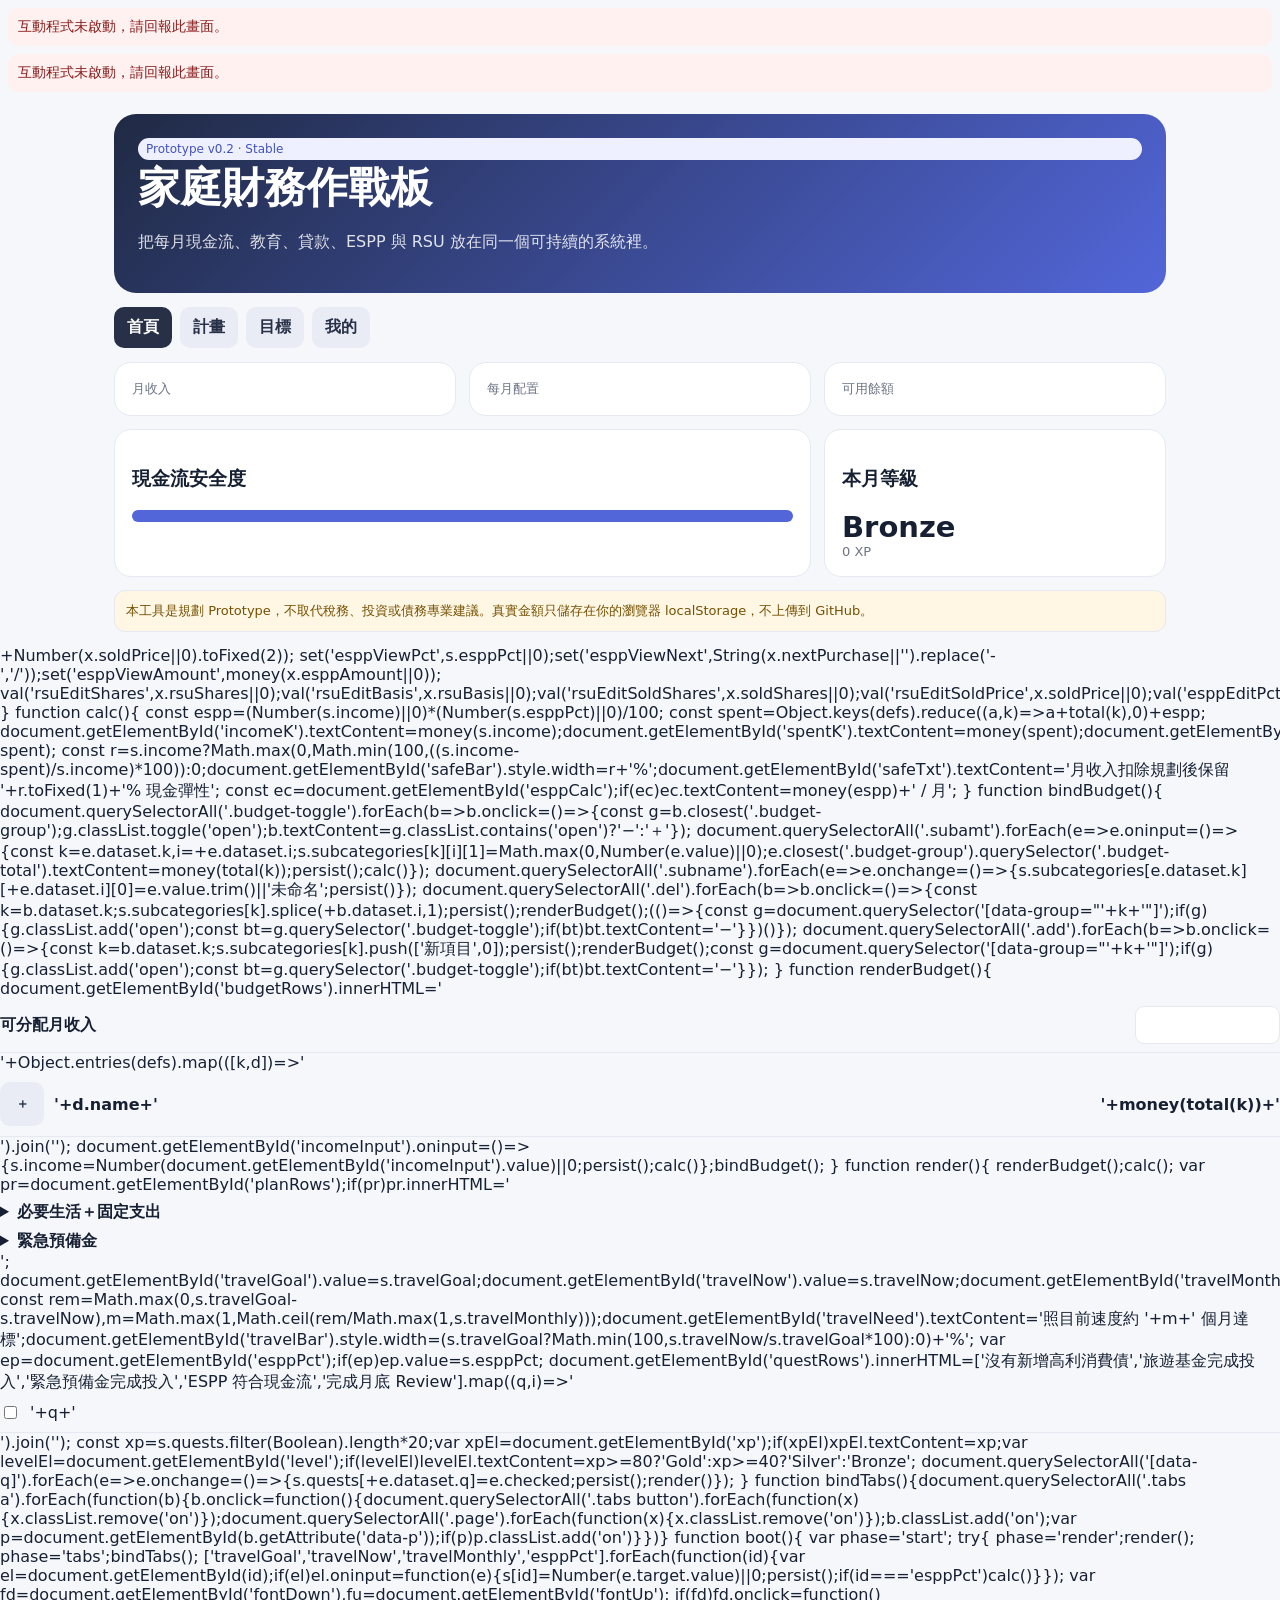
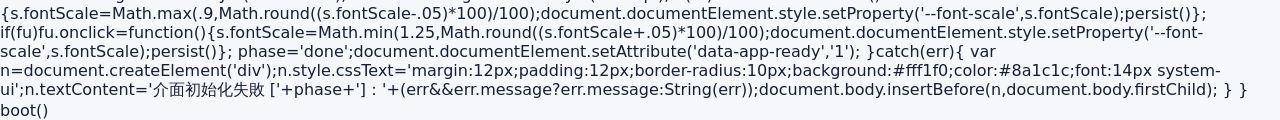
==== index.html @ d84cc7a4 "feat: restore read-only Future Me 12-month projection" ====
<!doctype html><html lang="zh-Hant"><head><meta charset="utf-8"><meta name="viewport" content="width=device-width,initial-scale=1"><title>家庭財務作戰板</title><style>:root{--font-scale:1;--b:#f5f7fb;--c:#fff;--i:#172033;--m:#6d7485;--a:#5266d9;--l:#e6e9f2;--g:#158266}*{box-sizing:border-box}body{margin:0;background:var(--b);color:var(--i);font-family:system-ui,-apple-system,"Noto Sans TC",sans-serif;font-size:calc(16px * var(--font-scale))}.w{max-width:1080px;margin:auto;padding:14px}.hero{background:linear-gradient(135deg,#202a44,#5266d9);color:#fff;padding:24px;border-radius:22px}.hero h1{margin:0;font-size:clamp(28px,5vw,42px)}.hero p{opacity:.85}.tabs{display:flex;gap:8px;margin:14px 0;overflow:auto}.tabs a,button{border:0;border-radius:10px;padding:10px 13px;background:#e9ecf5;color:#273047;font-weight:700}.tabs .on{background:#273047;color:#fff}.page{display:none}.page.on{display:grid}.page:target{display:grid}body:has(.page:target) .page.on:not(:target){display:none}.tabs a{text-decoration:none;border-radius:10px;padding:10px 13px;background:#e9ecf5;color:#273047;font-weight:700}.tabs a.on{background:#273047;color:#fff}.grid{grid-template-columns:repeat(12,1fr);gap:13px}.card{grid-column:span 4;background:var(--c);border:1px solid var(--l);border-radius:17px;padding:17px}.wide{grid-column:span 8}.full{grid-column:1/-1}.k{font-size:29px;font-weight:900}.muted{color:var(--m);font-size:13px}.row{display:flex;justify-content:space-between;gap:10px;align-items:center;padding:8px 0;border-bottom:1px solid var(--l)}input{width:145px;padding:9px;border:1px solid var(--l);border-radius:9px;text-align:right;font-size:16px}.bar{height:12px;background:#eef0f5;border-radius:99px;overflow:hidden}.bar i{display:block;height:100%;background:var(--a)}.tag{background:#eef0ff;color:#4253bf;border-radius:99px;padding:4px 8px;font-size:12px}.note{background:#fff7e4;padding:11px;border-radius:11px;color:#755000;font-size:13px}details{margin-top:8px}summary{cursor:pointer;font-weight:700}.quest{display:flex;gap:10px;padding:10px 0;border-bottom:1px solid var(--l)}.quest input{width:auto}.split{display:grid;grid-template-columns:1fr 1fr;gap:10px}.box{background:#f4f6ff;padding:12px;border-radius:12px}.good{color:var(--g)}.fontctl{display:inline-flex;gap:4px;padding:3px;border:1px solid var(--l);border-radius:12px;background:#f4f6fb}.fontctl button{width:44px;height:44px;padding:0;background:transparent}.fontctl button:active{background:#e5e9f4}.budget-group{border-bottom:1px solid var(--l)}.budget-head{display:flex;gap:10px;align-items:center;padding:10px 0}.budget-toggle{width:44px;height:44px;padding:0}.budget-title{flex:1}.budget-total{font-weight:900}.budget-children{display:none;padding:0 0 12px 54px}.budget-group.open .budget-children{display:block}.subrow{display:grid;grid-template-columns:minmax(0,1fr) 120px 44px;gap:8px;padding:6px 0}.subrow input{width:100%}.del{width:44px;padding:0}@media(max-width:760px){.budget-children{padding-left:0}.subrow{grid-template-columns:minmax(0,1fr) 100px 44px}.card,.wide{.card,.wide{grid-column:1/-1}.split{grid-template-columns:1fr}input{width:120px}}</style></head><body><div class="w"><section class="hero"><div class="tag">Prototype v0.2 · Stable</div><h1>家庭財務作戰板</h1><p>把每月現金流、教育、貸款、ESPP 與 RSU 放在同一個可持續的系統裡。</p></section><nav class="tabs"><a class="tablink on" href="#dash" data-p="dash">首頁</a><a class="tablink" href="#budget" data-p="budget">計畫</a><a class="tablink" href="#travel" data-p="travel">目標</a><a class="tablink" href="#quests" data-p="quests">我的</a></nav><main><section id="dash" class="page on grid"><div class="card"><div class="muted">月收入</div><div class="k" id="incomeK"></div></div><div class="card"><div class="muted">每月配置</div><div class="k" id="spentK"></div></div><div class="card"><div class="muted">可用餘額</div><div class="k good" id="leftK"></div></div><div class="card wide"><h3>現金流安全度</h3><div class="bar"><i id="safeBar"></i></div><p class="muted" id="safeTxt"></p></div><div class="card"><h3>本月等級</h3><div class="k" id="level">Bronze</div><div class="muted"><span id="xp">0</span> XP</div></div><div class="card full note">本工具是規劃 Prototype，不取代稅務、投資或債務專業建議。真實金額只儲存在你的瀏覽器 localStorage，不上傳到 GitHub。</div></section><section id="budget" class="page grid"><div class="card full"><h2>每月真實預算</h2><p class="muted">右側直接輸入實際金額，總覽即時重算。</p><div id="budgetRows"></div></div><div class="card full"><h2>Smart Allocation</h2><p class="muted">必要支出與 ESPP 扣除後，把剩餘現金分配到四個目的。</p><div class="split"><div class="box"><div class="row"><span>✈️ 旅行</span><input id="allocTravel" type="number" min="0" inputmode="numeric"></div><div class="row"><span>🛡️ 安全網</span><input id="allocEmergency" type="number" min="0" inputmode="numeric"></div><div class="row"><span>📈 長期投資</span><input id="allocInvest" type="number" min="0" inputmode="numeric"></div><div class="row"><span>☕ 自由使用</span><input id="allocFree" type="number" min="0" inputmode="numeric"></div></div><div class="box"><div class="muted">本月可分配</div><div class="k" id="allocAvailable">NT$0</div><div class="muted">尚未分配</div><div class="k" id="allocRemain">NT$0</div><button type="button" id="suggestAlloc">產生建議配置</button></div></div><div id="allocNote" class="note" style="margin-top:12px"></div></div></section><section id="plan" class="page grid"><div class="card full"><h2>建議分配</h2><div id="planRows"></div></div></section><section id="travel" class="page grid"><div class="card full"><div class="tag">12 個月投射</div><h2>Future Me</h2><p class="muted">只使用目前每月配置做投射，不假設投資報酬率或額外收入。</p><div class="split"><div class="box"><div class="muted">✈️ 旅遊基金增加</div><div class="k" id="fmTravel">NT$0</div></div><div class="box"><div class="muted">🛡️ 安全網增加</div><div class="k" id="fmEmergency">NT$0</div></div><div class="box"><div class="muted">📈 投資本金增加</div><div class="k" id="fmInvest">NT$0</div></div><div class="box"><div class="muted">☕ 自由使用預算</div><div class="k" id="fmFree">NT$0</div></div></div><div id="fmSummary" class="note" style="margin-top:12px"></div></div><div class="card wide"><h2>年度旅遊基金</h2><div class="row"><span>年度目標</span><input id="travelGoal" type="number"></div><div class="row"><span>目前累積</span><input id="travelNow" type="number"></div><div class="row"><span>每月固定投入</span><input id="travelMonthly" type="number"></div><h3 id="travelNeed"></h3><div class="bar"><i id="travelBar"></i></div></div><div class="card"><h3>規則</h3><p>旅遊是可預期支出，使用 sinking fund，不從緊急預備金支付。</p><p class="muted">沒花完直接 rollover 到下一年度。</p></div></section><section id="espp" class="page grid"><div class="card wide"><h2>ESPP 階梯</h2><div class="row"><span>目前提撥比例</span><input id="esppPct" type="number" min="0" max="15">%</div><div id="esppCalc" class="k"></div><div class="note">建議先確認現金流、旅遊基金與緊急預備金，再由 8% → 10% → 12% → 15%。ESPP 取得後與 RSU 分開管理，避免公司股票曝險持續堆高。</div></div><div class="card"><h3>升級條件</h3><p>8–10%：預備金不足</p><p>10–12%：現金流穩定</p><p>15%：預備金 ≥ 4 個月且無需借貸支應生活</p></div></section><section id="quests" class="page grid"><div class="card full"><h2>顯示設定</h2><div class="row"><span><b>文字大小</b><br><span class="muted">調整整個介面的閱讀尺寸</span></span><div class="fontctl"><button type="button" id="fontDown" aria-label="縮小字體"><span style="font-size:15px;font-weight:800">A</span></button><button type="button" id="fontUp" aria-label="放大字體"><span style="font-size:23px;font-weight:800">A</span></button></div></div></div><div class="card full"><h2>公司股票</h2><div class="split"><div class="box"><b>AMD RSU</b><div class="k"><span id="rsuViewShares">58</span> 股</div><div class="muted">Cost basis US$<span id="rsuViewBasis">529.14</span></div><div class="muted">已實現 <span id="rsuViewSold">10 股 @ US$624.80</span></div></div><div class="box"><b>AMD ESPP</b><div class="k"><span id="esppViewPct">8</span>%</div><div class="muted">上限 15% · 下一購入 <span id="esppViewNext">2026/11</span></div><div class="muted">本期預估投入 <span id="esppViewAmount">NT$60,000</span></div></div></div><details style="margin-top:12px"><summary>編輯公司股票資料</summary><div class="box"><div class="row"><span>RSU 剩餘股數</span><input id="rsuEditShares" type="number" min="0"></div><div class="row"><span>RSU Cost basis (USD)</span><input id="rsuEditBasis" type="number" min="0" step="0.01"></div><div class="row"><span>已賣股數</span><input id="rsuEditSoldShares" type="number" min="0"></div><div class="row"><span>已賣平均價 (USD)</span><input id="rsuEditSoldPrice" type="number" min="0" step="0.01"></div><div class="row"><span>ESPP 提撥率</span><input id="esppEditPct" type="number" min="0" max="15"></div><div class="row"><span>ESPP 本期預估投入</span><input id="esppEditAmount" type="number" min="0"></div></div></details><div class="note" style="margin-top:12px"><b>集中風險</b><br>薪資、RSU 與 ESPP 都來自同一家公司；變現後可優先考慮非雇主公司資產。</div></div><div class="card full"><h2>本月任務</h2><div id="questRows"></div></div></section></main></div><script>
const defaults={income:0,travelGoal:0,travelNow:0,travelMonthly:0,esppPct:8,quests:[false,false,false,false,false],fontScale:1};
const defs={
 mortgage:{name:'房貸／住房',subs:['房貸','管理費','水電／瓦斯']},
 education:{name:'子女教育／課程',subs:['學校／學雜費','英文｜以馬內利美語','小提琴｜星晴','籃球 A2','游泳｜FSIMG 鯊魚團練','游泳｜個別課','數學／家教','鋼琴｜鈞鈞','圍棋','MTB 單車','小鐵人','芭蕾','水球','水舞／美人魚','教材／書籍／學習 App','比賽／報名／活動費']},
 transport:{name:'交通／校車',subs:['校車／大眾運輸','油資／停車','計程車']},
 loans:{name:'其他貸款',subs:['中信信貸','聯邦信貸','LINE Bank 信貸','信用卡分期／其他貸款']},
 living:{name:'生活費',subs:['餐飲','日用品','電信／網路']},
 insurance:{name:'保險／醫療',subs:['保險','醫療／藥品']},
 travel:{name:'年度旅遊基金',subs:['機票／交通','住宿','活動／當地支出']},
 emergency:{name:'緊急預備金',subs:['緊急預備金']},
 invest:{name:'非 AMD 長期投資',subs:['ETF／基金','其他長期投資']},
 other:{name:'彈性／大型支出',subs:['課程／器材','臨時支出']}
};
let raw={};try{raw=JSON.parse(localStorage.getItem('lfp')||'{}')}catch(e){}
let s=Object.assign({},defaults,raw);if(!s.fontScale)s.fontScale=1;
['allocTravel','allocEmergency','allocInvest','allocFree'].forEach(function(k){if(typeof s[k]!=='number')s[k]=0});
if(!s.employerStock)s.employerStock={rsuShares:58,rsuBasis:529.14,soldShares:10,soldPrice:624.80,esppPct:s.esppPct||8,esppMax:15,nextPurchase:'2026-11',esppAmount:60000};document.documentElement.style.setProperty('--font-scale',s.fontScale);
if(!s.subcategories){s.subcategories={};for(const k in defs)s.subcategories[k]=defs[k].subs.map(n=>[n,0]);}
for(const k in defs){
 if(!Array.isArray(s.subcategories[k]))s.subcategories[k]=[];
 const names=s.subcategories[k].map(function(x){return x[0]});
 defs[k].subs.forEach(function(n){if(names.indexOf(n)<0)s.subcategories[k].push([n,0])});
}
const money=n=>'NT</body></html>+Math.round(Number(n)||0).toLocaleString('zh-TW');
function persist(){localStorage.setItem('lfp',JSON.stringify(s))}
function total(k){return (s.subcategories[k]||[]).reduce((a,x)=>a+(Number(x[1])||0),0)}
function updateFutureMe(){
 var set=function(id,v){var e=document.getElementById(id);if(e)e.textContent=money(v)};
 set('fmTravel',(s.allocTravel||0)*12);set('fmEmergency',(s.allocEmergency||0)*12);set('fmInvest',(s.allocInvest||0)*12);set('fmFree',(s.allocFree||0)*12);
 var sum=document.getElementById('fmSummary');if(sum){var total=((s.allocTravel||0)+(s.allocEmergency||0)+(s.allocInvest||0)+(s.allocFree||0))*12;sum.innerHTML=total>0?'照目前節奏，未來 12 個月會有 <b>'+money(total)+'</b> 被有目的地分配。':'先在「計畫」完成 Smart Allocation，這裡就會出現 12 個月後的結果。'}
}
function updateAllocation(){
 var essential=['mortgage','education','transport','loans','living','insurance','other'].reduce(function(a,k){return a+total(k)},0);
 var espp=(Number(s.income)||0)*(Number(s.esppPct)||0)/100;
 var available=Math.max(0,(Number(s.income)||0)-essential-espp);
 var used=(s.allocTravel||0)+(s.allocEmergency||0)+(s.allocInvest||0)+(s.allocFree||0);
 var remain=available-used;
 var txt=function(id,v){var e=document.getElementById(id);if(e)e.textContent=v};
 var val=function(id,v){var e=document.getElementById(id);if(e&&document.activeElement!==e)e.value=v};
 txt('allocAvailable',money(available));txt('allocRemain',money(remain));
 var re=document.getElementById('allocRemain');if(re)re.className='k '+(remain<0?'':'good');
 val('allocTravel',s.allocTravel);val('allocEmergency',s.allocEmergency);val('allocInvest',s.allocInvest);val('allocFree',s.allocFree);
 var note=document.getElementById('allocNote');if(note)note.innerHTML=remain<0?'<b>目前超出可分配金額 '+money(Math.abs(remain))+'</b>，請降低配置。':'一年照此配置：旅行 '+money(s.allocTravel*12)+' · 安全網 '+money(s.allocEmergency*12)+' · 投資本金 '+money(s.allocInvest*12);
 updateFutureMe();return available;
}
function updateStock(){
 var x=s.employerStock||{};
 var set=function(id,v){var e=document.getElementById(id);if(e)e.textContent=v};
 var val=function(id,v){var e=document.getElementById(id);if(e&&document.activeElement!==e)e.value=v};
 set('rsuViewShares',x.rsuShares||0);set('rsuViewBasis',Number(x.rsuBasis||0).toFixed(2));
 set('rsuViewSold',(x.soldShares||0)+' 股 @ US
 const espp=(Number(s.income)||0)*(Number(s.esppPct)||0)/100;
 const spent=Object.keys(defs).reduce((a,k)=>a+total(k),0)+espp;
 document.getElementById('incomeK').textContent=money(s.income);document.getElementById('spentK').textContent=money(spent);document.getElementById('leftK').textContent=money((Number(s.income)||0)-spent);
 const r=s.income?Math.max(0,Math.min(100,((s.income-spent)/s.income)*100)):0;document.getElementById('safeBar').style.width=r+'%';document.getElementById('safeTxt').textContent='月收入扣除規劃後保留 '+r.toFixed(1)+'% 現金彈性';
 const ec=document.getElementById('esppCalc');if(ec)ec.textContent=money(espp)+' / 月';updateAllocation();
}
function bindBudget(){
 document.querySelectorAll('.budget-toggle').forEach(b=>b.onclick=()=>{const g=b.closest('.budget-group');g.classList.toggle('open');b.textContent=g.classList.contains('open')?'−':'＋'});
 document.querySelectorAll('.subamt').forEach(e=>e.oninput=()=>{const k=e.dataset.k,i=+e.dataset.i;s.subcategories[k][i][1]=Math.max(0,Number(e.value)||0);e.closest('.budget-group').querySelector('.budget-total').textContent=money(total(k));persist();calc()});
 document.querySelectorAll('.subname').forEach(e=>e.onchange=()=>{s.subcategories[e.dataset.k][+e.dataset.i][0]=e.value.trim()||'未命名';persist()});
 document.querySelectorAll('.del').forEach(b=>b.onclick=()=>{const k=b.dataset.k;s.subcategories[k].splice(+b.dataset.i,1);persist();renderBudget();(()=>{const g=document.querySelector('[data-group="'+k+'"]');if(g){g.classList.add('open');const bt=g.querySelector('.budget-toggle');if(bt)bt.textContent='−'}})()});
 document.querySelectorAll('.add').forEach(b=>b.onclick=()=>{const k=b.dataset.k;s.subcategories[k].push(['新項目',0]);persist();renderBudget();const g=document.querySelector('[data-group="'+k+'"]');if(g){g.classList.add('open');const bt=g.querySelector('.budget-toggle');if(bt)bt.textContent='−'}});
}
function renderBudget(){
 document.getElementById('budgetRows').innerHTML='<div class="row"><b>可分配月收入</b><input id="incomeInput" type="number" inputmode="numeric" value="'+(s.income||0)+'"></div>'+Object.entries(defs).map(([k,d])=>'<div class="budget-group" data-group="'+k+'"><div class="budget-head"><button type="button" class="budget-toggle">＋</button><div class="budget-title"><b>'+d.name+'</b></div><div class="budget-total">'+money(total(k))+'</div></div><div class="budget-children">'+(s.subcategories[k]||[]).map((x,i)=>'<div class="subrow"><input class="subname" data-k="'+k+'" data-i="'+i+'" value="'+String(x[0]).replace(/"/g,'&quot;')+'"><input class="subamt" data-k="'+k+'" data-i="'+i+'" type="number" inputmode="numeric" min="0" value="'+(Number(x[1])||0)+'"><button type="button" class="del" data-k="'+k+'" data-i="'+i+'">×</button></div>').join('')+'<button type="button" class="add" data-k="'+k+'">＋ 新增子分類</button></div></div>').join('');
 document.getElementById('incomeInput').oninput=()=>{s.income=Number(document.getElementById('incomeInput').value)||0;persist();calc()};bindBudget();
}
function render(){
 renderBudget();calc();updateStock();updateFutureMe();
 var pr=document.getElementById('planRows');if(pr)pr.innerHTML='<details><summary>必要生活＋固定支出</summary><div class="box">先確保住房、教育、交通與基本生活。</div></details><details><summary>緊急預備金</summary><div class="box">先建立 4 個月，再往 6 個月。</div></details>';
 document.getElementById('travelGoal').value=s.travelGoal;document.getElementById('travelNow').value=s.travelNow;document.getElementById('travelMonthly').value=s.travelMonthly;
 const rem=Math.max(0,s.travelGoal-s.travelNow),m=Math.max(1,Math.ceil(rem/Math.max(1,s.travelMonthly)));document.getElementById('travelNeed').textContent='照目前速度約 '+m+' 個月達標';document.getElementById('travelBar').style.width=(s.travelGoal?Math.min(100,s.travelNow/s.travelGoal*100):0)+'%';
 var ep=document.getElementById('esppPct');if(ep)ep.value=s.esppPct;
 document.getElementById('questRows').innerHTML=['沒有新增高利消費債','旅遊基金完成投入','緊急預備金完成投入','ESPP 符合現金流','完成月底 Review'].map((q,i)=>'<label class="quest"><input data-q="'+i+'" type="checkbox" '+(s.quests[i]?'checked':'')+'><span>'+q+'</span></label>').join('');
 const xp=s.quests.filter(Boolean).length*20;var xpEl=document.getElementById('xp');if(xpEl)xpEl.textContent=xp;var levelEl=document.getElementById('level');if(levelEl)levelEl.textContent=xp>=80?'Gold':xp>=40?'Silver':'Bronze';
 document.querySelectorAll('[data-q]').forEach(e=>e.onchange=()=>{s.quests[+e.dataset.q]=e.checked;persist();render()});
}
function bindTabs(){document.querySelectorAll('.tabs a').forEach(function(b){b.onclick=function(){document.querySelectorAll('.tabs button').forEach(function(x){x.classList.remove('on')});document.querySelectorAll('.page').forEach(function(x){x.classList.remove('on')});b.classList.add('on');var p=document.getElementById(b.getAttribute('data-p'));if(p)p.classList.add('on')}})}
function boot(){
 var phase='start';
 try{
  phase='render';render();
  phase='tabs';bindTabs();
  ['travelGoal','travelNow','travelMonthly','esppPct'].forEach(function(id){var el=document.getElementById(id);if(el)el.oninput=function(e){s[id]=Number(e.target.value)||0;persist();if(id==='esppPct')calc()}});
  var allocFields=['allocTravel','allocEmergency','allocInvest','allocFree'];
  allocFields.forEach(function(id){var e=document.getElementById(id);if(e)e.oninput=function(){s[id]=Math.max(0,Number(e.value)||0);persist();updateAllocation()}});
  var sa=document.getElementById('suggestAlloc');if(sa)sa.onclick=function(){var a=updateAllocation();s.allocTravel=Math.round(a*.25);s.allocEmergency=Math.round(a*.30);s.allocInvest=Math.round(a*.30);s.allocFree=Math.max(0,a-s.allocTravel-s.allocEmergency-s.allocInvest);persist();updateAllocation()};
  var stockFields=['rsuEditShares','rsuEditBasis','rsuEditSoldShares','rsuEditSoldPrice','esppEditPct','esppEditAmount'];
  stockFields.forEach(function(id){var e=document.getElementById(id);if(e)e.oninput=function(){
   if(id==='rsuEditShares')s.employerStock.rsuShares=Math.max(0,Number(e.value)||0);
   if(id==='rsuEditBasis')s.employerStock.rsuBasis=Math.max(0,Number(e.value)||0);
   if(id==='rsuEditSoldShares')s.employerStock.soldShares=Math.max(0,Number(e.value)||0);
   if(id==='rsuEditSoldPrice')s.employerStock.soldPrice=Math.max(0,Number(e.value)||0);
   if(id==='esppEditPct'){s.esppPct=Math.max(0,Math.min(15,Number(e.value)||0));s.employerStock.esppPct=s.esppPct;var ep=document.getElementById('esppPct');if(ep)ep.value=s.esppPct;calc()}
   if(id==='esppEditAmount')s.employerStock.esppAmount=Math.max(0,Number(e.value)||0);
   persist();updateStock();
  }});
  var fd=document.getElementById('fontDown'),fu=document.getElementById('fontUp');
  if(fd)fd.onclick=function(){s.fontScale=Math.max(.9,Math.round((s.fontScale-.05)*100)/100);document.documentElement.style.setProperty('--font-scale',s.fontScale);persist()};
  if(fu)fu.onclick=function(){s.fontScale=Math.min(1.25,Math.round((s.fontScale+.05)*100)/100);document.documentElement.style.setProperty('--font-scale',s.fontScale);persist()};
  phase='done';document.documentElement.setAttribute('data-app-ready','1');
 }catch(err){
  var n=document.createElement('div');n.style.cssText='margin:12px;padding:12px;border-radius:10px;background:#fff1f0;color:#8a1c1c;font:14px system-ui';n.textContent='介面初始化失敗 ['+phase+']：'+(err&&err.message?err.message:String(err));document.body.insertBefore(n,document.body.firstChild);
 }
}
boot()
</script><script>
setTimeout(function(){if(document.documentElement.getAttribute('data-app-ready')!=='1'){var n=document.createElement('div');n.style.cssText='position:sticky;top:0;z-index:9999;margin:8px;padding:10px;border-radius:10px;background:#fff1f0;color:#8a1c1c;font:14px system-ui';n.textContent='互動程式未啟動，請回報此畫面。';document.body.insertBefore(n,document.body.firstChild)}},1200);
</script></body></html>+Number(x.soldPrice||0).toFixed(2));
 set('esppViewPct',s.esppPct||0);set('esppViewNext',String(x.nextPurchase||'').replace('-','/'));set('esppViewAmount',money(x.esppAmount||0));
 val('rsuEditShares',x.rsuShares||0);val('rsuEditBasis',x.rsuBasis||0);val('rsuEditSoldShares',x.soldShares||0);val('rsuEditSoldPrice',x.soldPrice||0);val('esppEditPct',s.esppPct||0);val('esppEditAmount',x.esppAmount||0);
}
function calc(){
 const espp=(Number(s.income)||0)*(Number(s.esppPct)||0)/100;
 const spent=Object.keys(defs).reduce((a,k)=>a+total(k),0)+espp;
 document.getElementById('incomeK').textContent=money(s.income);document.getElementById('spentK').textContent=money(spent);document.getElementById('leftK').textContent=money((Number(s.income)||0)-spent);
 const r=s.income?Math.max(0,Math.min(100,((s.income-spent)/s.income)*100)):0;document.getElementById('safeBar').style.width=r+'%';document.getElementById('safeTxt').textContent='月收入扣除規劃後保留 '+r.toFixed(1)+'% 現金彈性';
 const ec=document.getElementById('esppCalc');if(ec)ec.textContent=money(espp)+' / 月';
}
function bindBudget(){
 document.querySelectorAll('.budget-toggle').forEach(b=>b.onclick=()=>{const g=b.closest('.budget-group');g.classList.toggle('open');b.textContent=g.classList.contains('open')?'−':'＋'});
 document.querySelectorAll('.subamt').forEach(e=>e.oninput=()=>{const k=e.dataset.k,i=+e.dataset.i;s.subcategories[k][i][1]=Math.max(0,Number(e.value)||0);e.closest('.budget-group').querySelector('.budget-total').textContent=money(total(k));persist();calc()});
 document.querySelectorAll('.subname').forEach(e=>e.onchange=()=>{s.subcategories[e.dataset.k][+e.dataset.i][0]=e.value.trim()||'未命名';persist()});
 document.querySelectorAll('.del').forEach(b=>b.onclick=()=>{const k=b.dataset.k;s.subcategories[k].splice(+b.dataset.i,1);persist();renderBudget();(()=>{const g=document.querySelector('[data-group="'+k+'"]');if(g){g.classList.add('open');const bt=g.querySelector('.budget-toggle');if(bt)bt.textContent='−'}})()});
 document.querySelectorAll('.add').forEach(b=>b.onclick=()=>{const k=b.dataset.k;s.subcategories[k].push(['新項目',0]);persist();renderBudget();const g=document.querySelector('[data-group="'+k+'"]');if(g){g.classList.add('open');const bt=g.querySelector('.budget-toggle');if(bt)bt.textContent='−'}});
}
function renderBudget(){
 document.getElementById('budgetRows').innerHTML='<div class="row"><b>可分配月收入</b><input id="incomeInput" type="number" inputmode="numeric" value="'+(s.income||0)+'"></div>'+Object.entries(defs).map(([k,d])=>'<div class="budget-group" data-group="'+k+'"><div class="budget-head"><button type="button" class="budget-toggle">＋</button><div class="budget-title"><b>'+d.name+'</b></div><div class="budget-total">'+money(total(k))+'</div></div><div class="budget-children">'+(s.subcategories[k]||[]).map((x,i)=>'<div class="subrow"><input class="subname" data-k="'+k+'" data-i="'+i+'" value="'+String(x[0]).replace(/"/g,'&quot;')+'"><input class="subamt" data-k="'+k+'" data-i="'+i+'" type="number" inputmode="numeric" min="0" value="'+(Number(x[1])||0)+'"><button type="button" class="del" data-k="'+k+'" data-i="'+i+'">×</button></div>').join('')+'<button type="button" class="add" data-k="'+k+'">＋ 新增子分類</button></div></div>').join('');
 document.getElementById('incomeInput').oninput=()=>{s.income=Number(document.getElementById('incomeInput').value)||0;persist();calc()};bindBudget();
}
function render(){
 renderBudget();calc();
 var pr=document.getElementById('planRows');if(pr)pr.innerHTML='<details><summary>必要生活＋固定支出</summary><div class="box">先確保住房、教育、交通與基本生活。</div></details><details><summary>緊急預備金</summary><div class="box">先建立 4 個月，再往 6 個月。</div></details>';
 document.getElementById('travelGoal').value=s.travelGoal;document.getElementById('travelNow').value=s.travelNow;document.getElementById('travelMonthly').value=s.travelMonthly;
 const rem=Math.max(0,s.travelGoal-s.travelNow),m=Math.max(1,Math.ceil(rem/Math.max(1,s.travelMonthly)));document.getElementById('travelNeed').textContent='照目前速度約 '+m+' 個月達標';document.getElementById('travelBar').style.width=(s.travelGoal?Math.min(100,s.travelNow/s.travelGoal*100):0)+'%';
 var ep=document.getElementById('esppPct');if(ep)ep.value=s.esppPct;
 document.getElementById('questRows').innerHTML=['沒有新增高利消費債','旅遊基金完成投入','緊急預備金完成投入','ESPP 符合現金流','完成月底 Review'].map((q,i)=>'<label class="quest"><input data-q="'+i+'" type="checkbox" '+(s.quests[i]?'checked':'')+'><span>'+q+'</span></label>').join('');
 const xp=s.quests.filter(Boolean).length*20;var xpEl=document.getElementById('xp');if(xpEl)xpEl.textContent=xp;var levelEl=document.getElementById('level');if(levelEl)levelEl.textContent=xp>=80?'Gold':xp>=40?'Silver':'Bronze';
 document.querySelectorAll('[data-q]').forEach(e=>e.onchange=()=>{s.quests[+e.dataset.q]=e.checked;persist();render()});
}
function bindTabs(){document.querySelectorAll('.tabs a').forEach(function(b){b.onclick=function(){document.querySelectorAll('.tabs button').forEach(function(x){x.classList.remove('on')});document.querySelectorAll('.page').forEach(function(x){x.classList.remove('on')});b.classList.add('on');var p=document.getElementById(b.getAttribute('data-p'));if(p)p.classList.add('on')}})}
function boot(){
 var phase='start';
 try{
  phase='render';render();
  phase='tabs';bindTabs();
  ['travelGoal','travelNow','travelMonthly','esppPct'].forEach(function(id){var el=document.getElementById(id);if(el)el.oninput=function(e){s[id]=Number(e.target.value)||0;persist();if(id==='esppPct')calc()}});
  var fd=document.getElementById('fontDown'),fu=document.getElementById('fontUp');
  if(fd)fd.onclick=function(){s.fontScale=Math.max(.9,Math.round((s.fontScale-.05)*100)/100);document.documentElement.style.setProperty('--font-scale',s.fontScale);persist()};
  if(fu)fu.onclick=function(){s.fontScale=Math.min(1.25,Math.round((s.fontScale+.05)*100)/100);document.documentElement.style.setProperty('--font-scale',s.fontScale);persist()};
  phase='done';document.documentElement.setAttribute('data-app-ready','1');
 }catch(err){
  var n=document.createElement('div');n.style.cssText='margin:12px;padding:12px;border-radius:10px;background:#fff1f0;color:#8a1c1c;font:14px system-ui';n.textContent='介面初始化失敗 ['+phase+']：'+(err&&err.message?err.message:String(err));document.body.insertBefore(n,document.body.firstChild);
 }
}
boot()
</script><script>
setTimeout(function(){if(document.documentElement.getAttribute('data-app-ready')!=='1'){var n=document.createElement('div');n.style.cssText='position:sticky;top:0;z-index:9999;margin:8px;padding:10px;border-radius:10px;background:#fff1f0;color:#8a1c1c;font:14px system-ui';n.textContent='互動程式未啟動，請回報此畫面。';document.body.insertBefore(n,document.body.firstChild)}},1200);
</script></body></html>
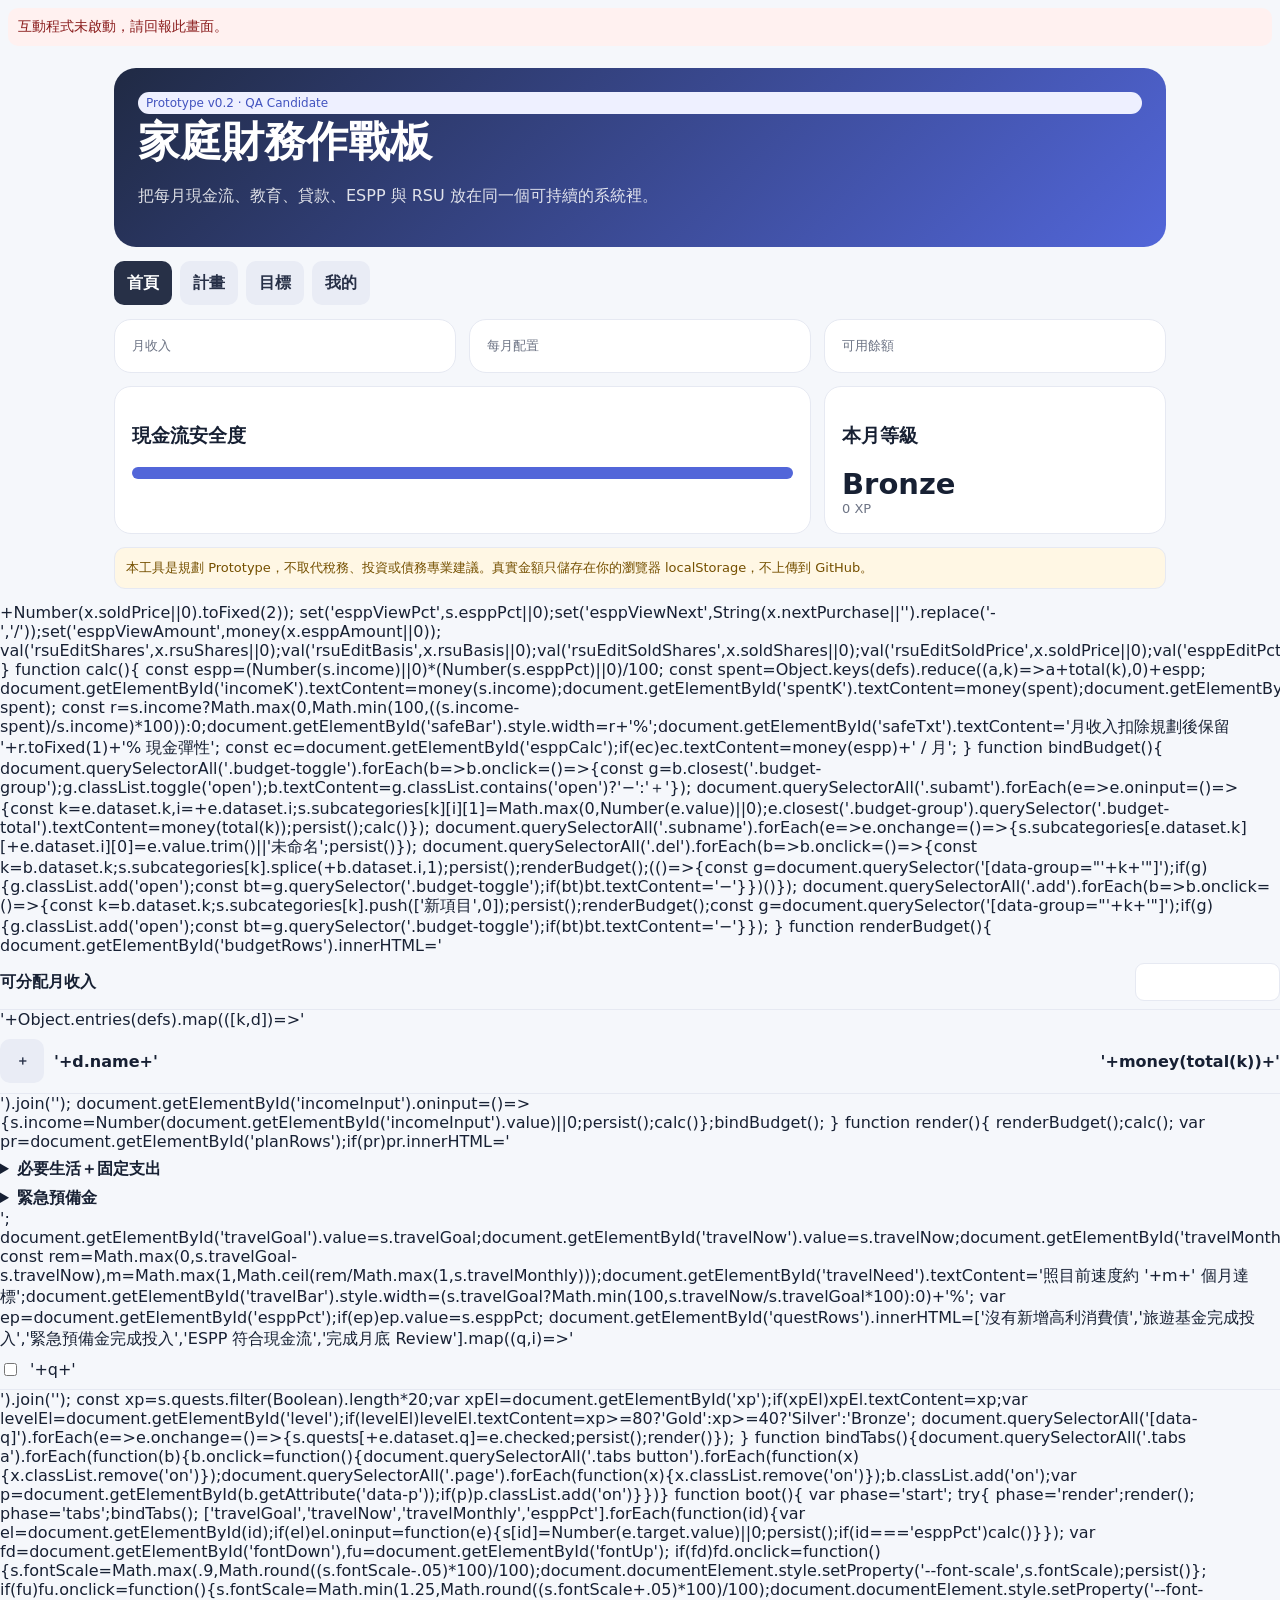
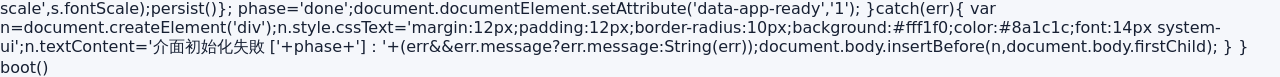
==== commit 41e0e54b: "qa: final integration cleanup and remove legacy hidden pages" ====
--- a/index.html
+++ b/index.html
@@ -1,4 +1,4 @@
-<!doctype html><html lang="zh-Hant"><head><meta charset="utf-8"><meta name="viewport" content="width=device-width,initial-scale=1"><title>家庭財務作戰板</title><style>:root{--font-scale:1;--b:#f5f7fb;--c:#fff;--i:#172033;--m:#6d7485;--a:#5266d9;--l:#e6e9f2;--g:#158266}*{box-sizing:border-box}body{margin:0;background:var(--b);color:var(--i);font-family:system-ui,-apple-system,"Noto Sans TC",sans-serif;font-size:calc(16px * var(--font-scale))}.w{max-width:1080px;margin:auto;padding:14px}.hero{background:linear-gradient(135deg,#202a44,#5266d9);color:#fff;padding:24px;border-radius:22px}.hero h1{margin:0;font-size:clamp(28px,5vw,42px)}.hero p{opacity:.85}.tabs{display:flex;gap:8px;margin:14px 0;overflow:auto}.tabs a,button{border:0;border-radius:10px;padding:10px 13px;background:#e9ecf5;color:#273047;font-weight:700}.tabs .on{background:#273047;color:#fff}.page{display:none}.page.on{display:grid}.page:target{display:grid}body:has(.page:target) .page.on:not(:target){display:none}.tabs a{text-decoration:none;border-radius:10px;padding:10px 13px;background:#e9ecf5;color:#273047;font-weight:700}.tabs a.on{background:#273047;color:#fff}.grid{grid-template-columns:repeat(12,1fr);gap:13px}.card{grid-column:span 4;background:var(--c);border:1px solid var(--l);border-radius:17px;padding:17px}.wide{grid-column:span 8}.full{grid-column:1/-1}.k{font-size:29px;font-weight:900}.muted{color:var(--m);font-size:13px}.row{display:flex;justify-content:space-between;gap:10px;align-items:center;padding:8px 0;border-bottom:1px solid var(--l)}input{width:145px;padding:9px;border:1px solid var(--l);border-radius:9px;text-align:right;font-size:16px}.bar{height:12px;background:#eef0f5;border-radius:99px;overflow:hidden}.bar i{display:block;height:100%;background:var(--a)}.tag{background:#eef0ff;color:#4253bf;border-radius:99px;padding:4px 8px;font-size:12px}.note{background:#fff7e4;padding:11px;border-radius:11px;color:#755000;font-size:13px}details{margin-top:8px}summary{cursor:pointer;font-weight:700}.quest{display:flex;gap:10px;padding:10px 0;border-bottom:1px solid var(--l)}.quest input{width:auto}.split{display:grid;grid-template-columns:1fr 1fr;gap:10px}.box{background:#f4f6ff;padding:12px;border-radius:12px}.good{color:var(--g)}.fontctl{display:inline-flex;gap:4px;padding:3px;border:1px solid var(--l);border-radius:12px;background:#f4f6fb}.fontctl button{width:44px;height:44px;padding:0;background:transparent}.fontctl button:active{background:#e5e9f4}.budget-group{border-bottom:1px solid var(--l)}.budget-head{display:flex;gap:10px;align-items:center;padding:10px 0}.budget-toggle{width:44px;height:44px;padding:0}.budget-title{flex:1}.budget-total{font-weight:900}.budget-children{display:none;padding:0 0 12px 54px}.budget-group.open .budget-children{display:block}.subrow{display:grid;grid-template-columns:minmax(0,1fr) 120px 44px;gap:8px;padding:6px 0}.subrow input{width:100%}.del{width:44px;padding:0}@media(max-width:760px){.budget-children{padding-left:0}.subrow{grid-template-columns:minmax(0,1fr) 100px 44px}.card,.wide{.card,.wide{grid-column:1/-1}.split{grid-template-columns:1fr}input{width:120px}}</style></head><body><div class="w"><section class="hero"><div class="tag">Prototype v0.2 · Stable</div><h1>家庭財務作戰板</h1><p>把每月現金流、教育、貸款、ESPP 與 RSU 放在同一個可持續的系統裡。</p></section><nav class="tabs"><a class="tablink on" href="#dash" data-p="dash">首頁</a><a class="tablink" href="#budget" data-p="budget">計畫</a><a class="tablink" href="#travel" data-p="travel">目標</a><a class="tablink" href="#quests" data-p="quests">我的</a></nav><main><section id="dash" class="page on grid"><div class="card"><div class="muted">月收入</div><div class="k" id="incomeK"></div></div><div class="card"><div class="muted">每月配置</div><div class="k" id="spentK"></div></div><div class="card"><div class="muted">可用餘額</div><div class="k good" id="leftK"></div></div><div class="card wide"><h3>現金流安全度</h3><div class="bar"><i id="safeBar"></i></div><p class="muted" id="safeTxt"></p></div><div class="card"><h3>本月等級</h3><div class="k" id="level">Bronze</div><div class="muted"><span id="xp">0</span> XP</div></div><div class="card full note">本工具是規劃 Prototype，不取代稅務、投資或債務專業建議。真實金額只儲存在你的瀏覽器 localStorage，不上傳到 GitHub。</div></section><section id="budget" class="page grid"><div class="card full"><h2>每月真實預算</h2><p class="muted">右側直接輸入實際金額，總覽即時重算。</p><div id="budgetRows"></div></div><div class="card full"><h2>Smart Allocation</h2><p class="muted">必要支出與 ESPP 扣除後，把剩餘現金分配到四個目的。</p><div class="split"><div class="box"><div class="row"><span>✈️ 旅行</span><input id="allocTravel" type="number" min="0" inputmode="numeric"></div><div class="row"><span>🛡️ 安全網</span><input id="allocEmergency" type="number" min="0" inputmode="numeric"></div><div class="row"><span>📈 長期投資</span><input id="allocInvest" type="number" min="0" inputmode="numeric"></div><div class="row"><span>☕ 自由使用</span><input id="allocFree" type="number" min="0" inputmode="numeric"></div></div><div class="box"><div class="muted">本月可分配</div><div class="k" id="allocAvailable">NT$0</div><div class="muted">尚未分配</div><div class="k" id="allocRemain">NT$0</div><button type="button" id="suggestAlloc">產生建議配置</button></div></div><div id="allocNote" class="note" style="margin-top:12px"></div></div></section><section id="plan" class="page grid"><div class="card full"><h2>建議分配</h2><div id="planRows"></div></div></section><section id="travel" class="page grid"><div class="card full"><div class="tag">12 個月投射</div><h2>Future Me</h2><p class="muted">只使用目前每月配置做投射，不假設投資報酬率或額外收入。</p><div class="split"><div class="box"><div class="muted">✈️ 旅遊基金增加</div><div class="k" id="fmTravel">NT$0</div></div><div class="box"><div class="muted">🛡️ 安全網增加</div><div class="k" id="fmEmergency">NT$0</div></div><div class="box"><div class="muted">📈 投資本金增加</div><div class="k" id="fmInvest">NT$0</div></div><div class="box"><div class="muted">☕ 自由使用預算</div><div class="k" id="fmFree">NT$0</div></div></div><div id="fmSummary" class="note" style="margin-top:12px"></div></div><div class="card wide"><h2>年度旅遊基金</h2><div class="row"><span>年度目標</span><input id="travelGoal" type="number"></div><div class="row"><span>目前累積</span><input id="travelNow" type="number"></div><div class="row"><span>每月固定投入</span><input id="travelMonthly" type="number"></div><h3 id="travelNeed"></h3><div class="bar"><i id="travelBar"></i></div></div><div class="card"><h3>規則</h3><p>旅遊是可預期支出，使用 sinking fund，不從緊急預備金支付。</p><p class="muted">沒花完直接 rollover 到下一年度。</p></div></section><section id="espp" class="page grid"><div class="card wide"><h2>ESPP 階梯</h2><div class="row"><span>目前提撥比例</span><input id="esppPct" type="number" min="0" max="15">%</div><div id="esppCalc" class="k"></div><div class="note">建議先確認現金流、旅遊基金與緊急預備金，再由 8% → 10% → 12% → 15%。ESPP 取得後與 RSU 分開管理，避免公司股票曝險持續堆高。</div></div><div class="card"><h3>升級條件</h3><p>8–10%：預備金不足</p><p>10–12%：現金流穩定</p><p>15%：預備金 ≥ 4 個月且無需借貸支應生活</p></div></section><section id="quests" class="page grid"><div class="card full"><h2>顯示設定</h2><div class="row"><span><b>文字大小</b><br><span class="muted">調整整個介面的閱讀尺寸</span></span><div class="fontctl"><button type="button" id="fontDown" aria-label="縮小字體"><span style="font-size:15px;font-weight:800">A</span></button><button type="button" id="fontUp" aria-label="放大字體"><span style="font-size:23px;font-weight:800">A</span></button></div></div></div><div class="card full"><h2>公司股票</h2><div class="split"><div class="box"><b>AMD RSU</b><div class="k"><span id="rsuViewShares">58</span> 股</div><div class="muted">Cost basis US$<span id="rsuViewBasis">529.14</span></div><div class="muted">已實現 <span id="rsuViewSold">10 股 @ US$624.80</span></div></div><div class="box"><b>AMD ESPP</b><div class="k"><span id="esppViewPct">8</span>%</div><div class="muted">上限 15% · 下一購入 <span id="esppViewNext">2026/11</span></div><div class="muted">本期預估投入 <span id="esppViewAmount">NT$60,000</span></div></div></div><details style="margin-top:12px"><summary>編輯公司股票資料</summary><div class="box"><div class="row"><span>RSU 剩餘股數</span><input id="rsuEditShares" type="number" min="0"></div><div class="row"><span>RSU Cost basis (USD)</span><input id="rsuEditBasis" type="number" min="0" step="0.01"></div><div class="row"><span>已賣股數</span><input id="rsuEditSoldShares" type="number" min="0"></div><div class="row"><span>已賣平均價 (USD)</span><input id="rsuEditSoldPrice" type="number" min="0" step="0.01"></div><div class="row"><span>ESPP 提撥率</span><input id="esppEditPct" type="number" min="0" max="15"></div><div class="row"><span>ESPP 本期預估投入</span><input id="esppEditAmount" type="number" min="0"></div></div></details><div class="note" style="margin-top:12px"><b>集中風險</b><br>薪資、RSU 與 ESPP 都來自同一家公司；變現後可優先考慮非雇主公司資產。</div></div><div class="card full"><h2>本月任務</h2><div id="questRows"></div></div></section></main></div><script>
+<!doctype html><html lang="zh-Hant"><head><meta charset="utf-8"><meta name="viewport" content="width=device-width,initial-scale=1"><title>家庭財務作戰板</title><style>:root{--font-scale:1;--b:#f5f7fb;--c:#fff;--i:#172033;--m:#6d7485;--a:#5266d9;--l:#e6e9f2;--g:#158266}*{box-sizing:border-box}body{margin:0;background:var(--b);color:var(--i);font-family:system-ui,-apple-system,"Noto Sans TC",sans-serif;font-size:calc(16px * var(--font-scale))}.w{max-width:1080px;margin:auto;padding:14px}.hero{background:linear-gradient(135deg,#202a44,#5266d9);color:#fff;padding:24px;border-radius:22px}.hero h1{margin:0;font-size:clamp(28px,5vw,42px)}.hero p{opacity:.85}.tabs{display:flex;gap:8px;margin:14px 0;overflow:auto}.tabs a,button{border:0;border-radius:10px;padding:10px 13px;background:#e9ecf5;color:#273047;font-weight:700}.tabs .on{background:#273047;color:#fff}.page{display:none}.page.on{display:grid}.page:target{display:grid}body:has(.page:target) .page.on:not(:target){display:none}.tabs a{text-decoration:none;border-radius:10px;padding:10px 13px;background:#e9ecf5;color:#273047;font-weight:700}.tabs a.on{background:#273047;color:#fff}.grid{grid-template-columns:repeat(12,1fr);gap:13px}.card{grid-column:span 4;background:var(--c);border:1px solid var(--l);border-radius:17px;padding:17px}.wide{grid-column:span 8}.full{grid-column:1/-1}.k{font-size:29px;font-weight:900}.muted{color:var(--m);font-size:13px}.row{display:flex;justify-content:space-between;gap:10px;align-items:center;padding:8px 0;border-bottom:1px solid var(--l)}input{width:145px;padding:9px;border:1px solid var(--l);border-radius:9px;text-align:right;font-size:16px}.bar{height:12px;background:#eef0f5;border-radius:99px;overflow:hidden}.bar i{display:block;height:100%;background:var(--a)}.tag{background:#eef0ff;color:#4253bf;border-radius:99px;padding:4px 8px;font-size:12px}.note{background:#fff7e4;padding:11px;border-radius:11px;color:#755000;font-size:13px}details{margin-top:8px}summary{cursor:pointer;font-weight:700}.quest{display:flex;gap:10px;padding:10px 0;border-bottom:1px solid var(--l)}.quest input{width:auto}.split{display:grid;grid-template-columns:1fr 1fr;gap:10px}.box{background:#f4f6ff;padding:12px;border-radius:12px}.good{color:var(--g)}.fontctl{display:inline-flex;gap:4px;padding:3px;border:1px solid var(--l);border-radius:12px;background:#f4f6fb}.fontctl button{width:44px;height:44px;padding:0;background:transparent}.fontctl button:active{background:#e5e9f4}.stock-event{display:grid;grid-template-columns:18px minmax(0,1fr) auto;gap:10px;padding:10px 0;border-bottom:1px solid var(--l)}.event-dot{width:12px;height:12px;border-radius:50%;margin-top:5px;border:2px solid var(--a);background:#fff}.stock-event.done .event-dot{background:var(--g);border-color:var(--g)}.event-date{font-size:12px;color:var(--m)}.event-name{font-weight:800}.event-memo{font-size:13px;color:var(--m)}.event-menu{display:flex;gap:4px;flex-wrap:wrap}.event-menu button{padding:6px 8px;font-size:12px}.budget-group{border-bottom:1px solid var(--l)}.budget-head{display:flex;gap:10px;align-items:center;padding:10px 0}.budget-toggle{width:44px;height:44px;padding:0}.budget-title{flex:1}.budget-total{font-weight:900}.budget-children{display:none;padding:0 0 12px 54px}.budget-group.open .budget-children{display:block}.subrow{display:grid;grid-template-columns:minmax(0,1fr) 120px 44px;gap:8px;padding:6px 0}.subrow input{width:100%}.del{width:44px;padding:0}:focus-visible{outline:3px solid rgba(82,102,217,.35);outline-offset:2px}.tabs a{min-height:44px;display:flex;align-items:center;justify-content:center;white-space:nowrap}@media(max-width:760px){.budget-children{padding-left:0}.subrow{grid-template-columns:minmax(0,1fr) 100px 44px}.card,.wide{.card,.wide{grid-column:1/-1}.split{grid-template-columns:1fr}input{width:120px}}</style></head><body><div class="w"><section class="hero"><div class="tag">Prototype v0.2 · QA Candidate</div><h1>家庭財務作戰板</h1><p>把每月現金流、教育、貸款、ESPP 與 RSU 放在同一個可持續的系統裡。</p></section><nav class="tabs"><a class="tablink on" href="#dash" data-p="dash">首頁</a><a class="tablink" href="#budget" data-p="budget">計畫</a><a class="tablink" href="#travel" data-p="travel">目標</a><a class="tablink" href="#quests" data-p="quests">我的</a></nav><main><section id="dash" class="page on grid"><div class="card"><div class="muted">月收入</div><div class="k" id="incomeK"></div></div><div class="card"><div class="muted">每月配置</div><div class="k" id="spentK"></div></div><div class="card"><div class="muted">可用餘額</div><div class="k good" id="leftK"></div></div><div class="card wide"><h3>現金流安全度</h3><div class="bar"><i id="safeBar"></i></div><p class="muted" id="safeTxt"></p></div><div class="card"><h3>本月等級</h3><div class="k" id="level">Bronze</div><div class="muted"><span id="xp">0</span> XP</div></div><div class="card full note">本工具是規劃 Prototype，不取代稅務、投資或債務專業建議。真實金額只儲存在你的瀏覽器 localStorage，不上傳到 GitHub。</div></section><section id="budget" class="page grid"><div class="card full"><h2>每月真實預算</h2><p class="muted">右側直接輸入實際金額，總覽即時重算。</p><div id="budgetRows"></div></div><div class="card full"><h2>Smart Allocation</h2><p class="muted">必要支出與 ESPP 扣除後，把剩餘現金分配到四個目的。</p><div class="split"><div class="box"><div class="row"><span>✈️ 旅行</span><input id="allocTravel" type="number" min="0" inputmode="numeric"></div><div class="row"><span>🛡️ 安全網</span><input id="allocEmergency" type="number" min="0" inputmode="numeric"></div><div class="row"><span>📈 長期投資</span><input id="allocInvest" type="number" min="0" inputmode="numeric"></div><div class="row"><span>☕ 自由使用</span><input id="allocFree" type="number" min="0" inputmode="numeric"></div></div><div class="box"><div class="muted">本月可分配</div><div class="k" id="allocAvailable">NT$0</div><div class="muted">尚未分配</div><div class="k" id="allocRemain">NT$0</div><button type="button" id="suggestAlloc">產生建議配置</button></div></div><div id="allocNote" class="note" style="margin-top:12px"></div></div></section><section id="travel" class="page grid"><div class="card full"><div class="tag">12 個月投射</div><h2>Future Me</h2><p class="muted">只使用目前每月配置做投射，不假設投資報酬率或額外收入。</p><div class="split"><div class="box"><div class="muted">✈️ 旅遊基金增加</div><div class="k" id="fmTravel">NT$0</div></div><div class="box"><div class="muted">🛡️ 安全網增加</div><div class="k" id="fmEmergency">NT$0</div></div><div class="box"><div class="muted">📈 投資本金增加</div><div class="k" id="fmInvest">NT$0</div></div><div class="box"><div class="muted">☕ 自由使用預算</div><div class="k" id="fmFree">NT$0</div></div></div><div id="fmSummary" class="note" style="margin-top:12px"></div></div><div class="card wide"><h2>年度旅遊基金</h2><div class="row"><span>年度目標</span><input id="travelGoal" type="number"></div><div class="row"><span>目前累積</span><input id="travelNow" type="number"></div><div class="row"><span>每月固定投入</span><input id="travelMonthly" type="number"></div><h3 id="travelNeed"></h3><div class="bar"><i id="travelBar"></i></div></div><div class="card"><h3>規則</h3><p>旅遊是可預期支出，使用 sinking fund，不從緊急預備金支付。</p><p class="muted">沒花完直接 rollover 到下一年度。</p></div></section><section id="quests" class="page grid"><div class="card full"><h2>顯示設定</h2><div class="row"><span><b>文字大小</b><br><span class="muted">調整整個介面的閱讀尺寸</span></span><div class="fontctl"><button type="button" id="fontDown" aria-label="縮小字體"><span style="font-size:15px;font-weight:800">A</span></button><button type="button" id="fontUp" aria-label="放大字體"><span style="font-size:23px;font-weight:800">A</span></button></div></div></div><div class="card full"><h2>公司股票</h2><div class="split"><div class="box"><b>AMD RSU</b><div class="k"><span id="rsuViewShares">58</span> 股</div><div class="muted">Cost basis US$<span id="rsuViewBasis">529.14</span></div><div class="muted">已實現 <span id="rsuViewSold">10 股 @ US$624.80</span></div></div><div class="box"><b>AMD ESPP</b><div class="k"><span id="esppViewPct">8</span>%</div><div class="muted">上限 15% · 下一購入 <span id="esppViewNext">2026/11</span></div><div class="muted">本期預估投入 <span id="esppViewAmount">NT$60,000</span></div></div></div><div style="margin-top:18px"><h3>資產事件</h3><div id="stockEventsList"></div><button type="button" id="eventAdd">＋ 新增事件</button><div id="eventForm" class="box" style="display:none;margin-top:10px"><div class="row"><span>日期</span><input id="eventDate" type="date"></div><div class="row"><span>類型</span><select id="eventKind"><option>RSU Vest</option><option>RSU Sell</option><option>ESPP Purchase</option><option>ESPP Sell</option><option>Bonus</option><option>其他</option></select></div><div class="row"><span>名稱</span><input id="eventName" type="text" placeholder="事件名稱"></div><div class="row"><span>備註</span><input id="eventMemo" type="text" placeholder="股數、價格或用途"></div><div style="display:flex;justify-content:flex-end;gap:8px;margin-top:10px"><button type="button" id="eventCancel">取消</button><button type="button" id="eventSave">儲存</button></div></div></div><details style="margin-top:12px"><summary>編輯公司股票資料</summary><div class="box"><div class="row"><span>RSU 剩餘股數</span><input id="rsuEditShares" type="number" min="0"></div><div class="row"><span>RSU Cost basis (USD)</span><input id="rsuEditBasis" type="number" min="0" step="0.01"></div><div class="row"><span>已賣股數</span><input id="rsuEditSoldShares" type="number" min="0"></div><div class="row"><span>已賣平均價 (USD)</span><input id="rsuEditSoldPrice" type="number" min="0" step="0.01"></div><div class="row"><span>ESPP 提撥率</span><input id="esppEditPct" type="number" min="0" max="15"></div><div class="row"><span>ESPP 本期預估投入</span><input id="esppEditAmount" type="number" min="0"></div></div></details><div class="note" style="margin-top:12px"><b>集中風險</b><br>薪資、RSU 與 ESPP 都來自同一家公司；變現後可優先考慮非雇主公司資產。</div></div><div class="card full"><h2>本月任務</h2><div id="questRows"></div></div></section></main></div><script>
 const defaults={income:0,travelGoal:0,travelNow:0,travelMonthly:0,esppPct:8,quests:[false,false,false,false,false],fontScale:1};
 const defs={
  mortgage:{name:'房貸／住房',subs:['房貸','管理費','水電／瓦斯']},
@@ -15,7 +15,8 @@
 let raw={};try{raw=JSON.parse(localStorage.getItem('lfp')||'{}')}catch(e){}
 let s=Object.assign({},defaults,raw);if(!s.fontScale)s.fontScale=1;
 ['allocTravel','allocEmergency','allocInvest','allocFree'].forEach(function(k){if(typeof s[k]!=='number')s[k]=0});
-if(!s.employerStock)s.employerStock={rsuShares:58,rsuBasis:529.14,soldShares:10,soldPrice:624.80,esppPct:s.esppPct||8,esppMax:15,nextPurchase:'2026-11',esppAmount:60000};document.documentElement.style.setProperty('--font-scale',s.fontScale);
+if(!s.employerStock)s.employerStock={rsuShares:58,rsuBasis:529.14,soldShares:10,soldPrice:624.80,esppPct:s.esppPct||8,esppMax:15,nextPurchase:'2026-11',esppAmount:60000};
+if(!Array.isArray(s.stockEvents))s.stockEvents=[{date:'2026-09-24',kind:'RSU Sell',name:'RSU 已實現',memo:'10 股 @ US$624.80',done:true},{date:'2026-11-15',kind:'ESPP Purchase',name:'ESPP 預計購入',memo:'本期預估投入 NT$60,000',done:false}];document.documentElement.style.setProperty('--font-scale',s.fontScale);
 if(!s.subcategories){s.subcategories={};for(const k in defs)s.subcategories[k]=defs[k].subs.map(n=>[n,0]);}
 for(const k in defs){
  if(!Array.isArray(s.subcategories[k]))s.subcategories[k]=[];
@@ -44,6 +45,19 @@
  var note=document.getElementById('allocNote');if(note)note.innerHTML=remain<0?'<b>目前超出可分配金額 '+money(Math.abs(remain))+'</b>，請降低配置。':'一年照此配置：旅行 '+money(s.allocTravel*12)+' · 安全網 '+money(s.allocEmergency*12)+' · 投資本金 '+money(s.allocInvest*12);
  updateFutureMe();return available;
 }
+function renderStockEvents(){
+ var host=document.getElementById('stockEventsList');if(!host)return;
+ var arr=s.stockEvents.slice().sort(function(a,b){return String(a.date).localeCompare(String(b.date))});
+ host.innerHTML=arr.map(function(ev){var i=s.stockEvents.indexOf(ev);return '<div class="stock-event '+(ev.done?'done':'')+'"><span class="event-dot"></span><div><div class="event-date">'+String(ev.date||'').replace(/-/g,'/')+' · '+(ev.kind||'其他')+'</div><div class="event-name">'+(ev.name||'未命名')+'</div><div class="event-memo">'+(ev.memo||'')+'</div></div><div class="event-menu"><button type="button" data-event-toggle="'+i+'">'+(ev.done?'復原':'完成')+'</button><button type="button" data-event-delete="'+i+'">刪除</button></div></div>'}).join('');
+ host.querySelectorAll('[data-event-toggle]').forEach(function(b){b.onclick=function(){var i=Number(b.getAttribute('data-event-toggle'));if(!s.stockEvents[i])return;s.stockEvents[i].done=!s.stockEvents[i].done;persist();renderStockEvents()}});
+ host.querySelectorAll('[data-event-delete]').forEach(function(b){b.onclick=function(){var i=Number(b.getAttribute('data-event-delete'));if(!s.stockEvents[i])return;s.stockEvents.splice(i,1);persist();renderStockEvents()}});
+}
+function bindStockEvents(){
+ var add=document.getElementById('eventAdd'),form=document.getElementById('eventForm'),cancel=document.getElementById('eventCancel'),save=document.getElementById('eventSave');
+ if(add&&form)add.onclick=function(){form.style.display='block'};
+ if(cancel&&form)cancel.onclick=function(){form.style.display='none'};
+ if(save&&form)save.onclick=function(){var d=document.getElementById('eventDate').value,n=document.getElementById('eventName').value.trim();if(!d||!n)return;s.stockEvents.push({date:d,kind:document.getElementById('eventKind').value,name:n,memo:document.getElementById('eventMemo').value.trim(),done:false});persist();form.style.display='none';document.getElementById('eventName').value='';document.getElementById('eventMemo').value='';renderStockEvents()};
+}
 function updateStock(){
  var x=s.employerStock||{};
  var set=function(id,v){var e=document.getElementById(id);if(e)e.textContent=v};
@@ -54,7 +68,7 @@
  const spent=Object.keys(defs).reduce((a,k)=>a+total(k),0)+espp;
  document.getElementById('incomeK').textContent=money(s.income);document.getElementById('spentK').textContent=money(spent);document.getElementById('leftK').textContent=money((Number(s.income)||0)-spent);
  const r=s.income?Math.max(0,Math.min(100,((s.income-spent)/s.income)*100)):0;document.getElementById('safeBar').style.width=r+'%';document.getElementById('safeTxt').textContent='月收入扣除規劃後保留 '+r.toFixed(1)+'% 現金彈性';
- const ec=document.getElementById('esppCalc');if(ec)ec.textContent=money(espp)+' / 月';updateAllocation();
+ updateAllocation();
 }
 function bindBudget(){
  document.querySelectorAll('.budget-toggle').forEach(b=>b.onclick=()=>{const g=b.closest('.budget-group');g.classList.toggle('open');b.textContent=g.classList.contains('open')?'−':'＋'});
@@ -68,12 +82,10 @@
  document.getElementById('incomeInput').oninput=()=>{s.income=Number(document.getElementById('incomeInput').value)||0;persist();calc()};bindBudget();
 }
 function render(){
- renderBudget();calc();updateStock();updateFutureMe();
- var pr=document.getElementById('planRows');if(pr)pr.innerHTML='<details><summary>必要生活＋固定支出</summary><div class="box">先確保住房、教育、交通與基本生活。</div></details><details><summary>緊急預備金</summary><div class="box">先建立 4 個月，再往 6 個月。</div></details>';
- document.getElementById('travelGoal').value=s.travelGoal;document.getElementById('travelNow').value=s.travelNow;document.getElementById('travelMonthly').value=s.travelMonthly;
+ renderBudget();calc();updateStock();updateFutureMe();renderStockEvents();
+  document.getElementById('travelGoal').value=s.travelGoal;document.getElementById('travelNow').value=s.travelNow;document.getElementById('travelMonthly').value=s.travelMonthly;
  const rem=Math.max(0,s.travelGoal-s.travelNow),m=Math.max(1,Math.ceil(rem/Math.max(1,s.travelMonthly)));document.getElementById('travelNeed').textContent='照目前速度約 '+m+' 個月達標';document.getElementById('travelBar').style.width=(s.travelGoal?Math.min(100,s.travelNow/s.travelGoal*100):0)+'%';
- var ep=document.getElementById('esppPct');if(ep)ep.value=s.esppPct;
- document.getElementById('questRows').innerHTML=['沒有新增高利消費債','旅遊基金完成投入','緊急預備金完成投入','ESPP 符合現金流','完成月底 Review'].map((q,i)=>'<label class="quest"><input data-q="'+i+'" type="checkbox" '+(s.quests[i]?'checked':'')+'><span>'+q+'</span></label>').join('');
+  document.getElementById('questRows').innerHTML=['沒有新增高利消費債','旅遊基金完成投入','緊急預備金完成投入','ESPP 符合現金流','完成月底 Review'].map((q,i)=>'<label class="quest"><input data-q="'+i+'" type="checkbox" '+(s.quests[i]?'checked':'')+'><span>'+q+'</span></label>').join('');
  const xp=s.quests.filter(Boolean).length*20;var xpEl=document.getElementById('xp');if(xpEl)xpEl.textContent=xp;var levelEl=document.getElementById('level');if(levelEl)levelEl.textContent=xp>=80?'Gold':xp>=40?'Silver':'Bronze';
  document.querySelectorAll('[data-q]').forEach(e=>e.onchange=()=>{s.quests[+e.dataset.q]=e.checked;persist();render()});
 }
@@ -83,7 +95,8 @@
  try{
   phase='render';render();
   phase='tabs';bindTabs();
-  ['travelGoal','travelNow','travelMonthly','esppPct'].forEach(function(id){var el=document.getElementById(id);if(el)el.oninput=function(e){s[id]=Number(e.target.value)||0;persist();if(id==='esppPct')calc()}});
+  ['travelGoal','travelNow','travelMonthly'].forEach(function(id){var el=document.getElementById(id);if(el)el.oninput=function(e){s[id]=Number(e.target.value)||0;persist();if(id==='esppPct')calc()}});
+  bindStockEvents();
   var allocFields=['allocTravel','allocEmergency','allocInvest','allocFree'];
   allocFields.forEach(function(id){var e=document.getElementById(id);if(e)e.oninput=function(){s[id]=Math.max(0,Number(e.value)||0);persist();updateAllocation()}});
   var sa=document.getElementById('suggestAlloc');if(sa)sa.onclick=function(){var a=updateAllocation();s.allocTravel=Math.round(a*.25);s.allocEmergency=Math.round(a*.30);s.allocInvest=Math.round(a*.30);s.allocFree=Math.max(0,a-s.allocTravel-s.allocEmergency-s.allocInvest);persist();updateAllocation()};
@@ -106,8 +119,6 @@
  }
 }
 boot()
-</script><script>
-setTimeout(function(){if(document.documentElement.getAttribute('data-app-ready')!=='1'){var n=document.createElement('div');n.style.cssText='position:sticky;top:0;z-index:9999;margin:8px;padding:10px;border-radius:10px;background:#fff1f0;color:#8a1c1c;font:14px system-ui';n.textContent='互動程式未啟動，請回報此畫面。';document.body.insertBefore(n,document.body.firstChild)}},1200);
 </script></body></html>+Number(x.soldPrice||0).toFixed(2));
  set('esppViewPct',s.esppPct||0);set('esppViewNext',String(x.nextPurchase||'').replace('-','/'));set('esppViewAmount',money(x.esppAmount||0));
  val('rsuEditShares',x.rsuShares||0);val('rsuEditBasis',x.rsuBasis||0);val('rsuEditSoldShares',x.soldShares||0);val('rsuEditSoldPrice',x.soldPrice||0);val('esppEditPct',s.esppPct||0);val('esppEditAmount',x.esppAmount||0);
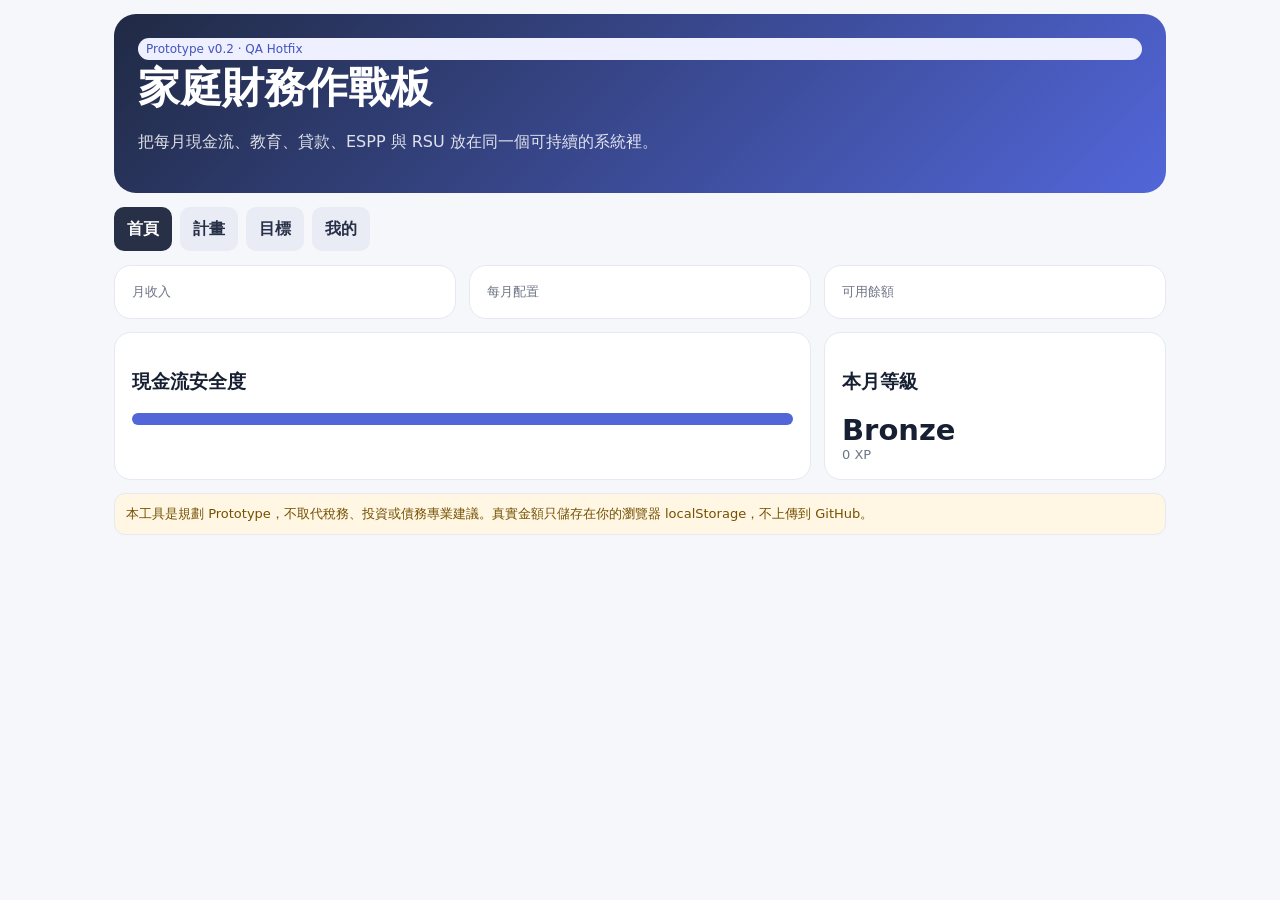
==== commit a78a46d1: "hotfix: remove appended source fragments from QA candidate" ====
--- a/index.html
+++ b/index.html
@@ -1,4 +1,4 @@
-<!doctype html><html lang="zh-Hant"><head><meta charset="utf-8"><meta name="viewport" content="width=device-width,initial-scale=1"><title>家庭財務作戰板</title><style>:root{--font-scale:1;--b:#f5f7fb;--c:#fff;--i:#172033;--m:#6d7485;--a:#5266d9;--l:#e6e9f2;--g:#158266}*{box-sizing:border-box}body{margin:0;background:var(--b);color:var(--i);font-family:system-ui,-apple-system,"Noto Sans TC",sans-serif;font-size:calc(16px * var(--font-scale))}.w{max-width:1080px;margin:auto;padding:14px}.hero{background:linear-gradient(135deg,#202a44,#5266d9);color:#fff;padding:24px;border-radius:22px}.hero h1{margin:0;font-size:clamp(28px,5vw,42px)}.hero p{opacity:.85}.tabs{display:flex;gap:8px;margin:14px 0;overflow:auto}.tabs a,button{border:0;border-radius:10px;padding:10px 13px;background:#e9ecf5;color:#273047;font-weight:700}.tabs .on{background:#273047;color:#fff}.page{display:none}.page.on{display:grid}.page:target{display:grid}body:has(.page:target) .page.on:not(:target){display:none}.tabs a{text-decoration:none;border-radius:10px;padding:10px 13px;background:#e9ecf5;color:#273047;font-weight:700}.tabs a.on{background:#273047;color:#fff}.grid{grid-template-columns:repeat(12,1fr);gap:13px}.card{grid-column:span 4;background:var(--c);border:1px solid var(--l);border-radius:17px;padding:17px}.wide{grid-column:span 8}.full{grid-column:1/-1}.k{font-size:29px;font-weight:900}.muted{color:var(--m);font-size:13px}.row{display:flex;justify-content:space-between;gap:10px;align-items:center;padding:8px 0;border-bottom:1px solid var(--l)}input{width:145px;padding:9px;border:1px solid var(--l);border-radius:9px;text-align:right;font-size:16px}.bar{height:12px;background:#eef0f5;border-radius:99px;overflow:hidden}.bar i{display:block;height:100%;background:var(--a)}.tag{background:#eef0ff;color:#4253bf;border-radius:99px;padding:4px 8px;font-size:12px}.note{background:#fff7e4;padding:11px;border-radius:11px;color:#755000;font-size:13px}details{margin-top:8px}summary{cursor:pointer;font-weight:700}.quest{display:flex;gap:10px;padding:10px 0;border-bottom:1px solid var(--l)}.quest input{width:auto}.split{display:grid;grid-template-columns:1fr 1fr;gap:10px}.box{background:#f4f6ff;padding:12px;border-radius:12px}.good{color:var(--g)}.fontctl{display:inline-flex;gap:4px;padding:3px;border:1px solid var(--l);border-radius:12px;background:#f4f6fb}.fontctl button{width:44px;height:44px;padding:0;background:transparent}.fontctl button:active{background:#e5e9f4}.stock-event{display:grid;grid-template-columns:18px minmax(0,1fr) auto;gap:10px;padding:10px 0;border-bottom:1px solid var(--l)}.event-dot{width:12px;height:12px;border-radius:50%;margin-top:5px;border:2px solid var(--a);background:#fff}.stock-event.done .event-dot{background:var(--g);border-color:var(--g)}.event-date{font-size:12px;color:var(--m)}.event-name{font-weight:800}.event-memo{font-size:13px;color:var(--m)}.event-menu{display:flex;gap:4px;flex-wrap:wrap}.event-menu button{padding:6px 8px;font-size:12px}.budget-group{border-bottom:1px solid var(--l)}.budget-head{display:flex;gap:10px;align-items:center;padding:10px 0}.budget-toggle{width:44px;height:44px;padding:0}.budget-title{flex:1}.budget-total{font-weight:900}.budget-children{display:none;padding:0 0 12px 54px}.budget-group.open .budget-children{display:block}.subrow{display:grid;grid-template-columns:minmax(0,1fr) 120px 44px;gap:8px;padding:6px 0}.subrow input{width:100%}.del{width:44px;padding:0}:focus-visible{outline:3px solid rgba(82,102,217,.35);outline-offset:2px}.tabs a{min-height:44px;display:flex;align-items:center;justify-content:center;white-space:nowrap}@media(max-width:760px){.budget-children{padding-left:0}.subrow{grid-template-columns:minmax(0,1fr) 100px 44px}.card,.wide{.card,.wide{grid-column:1/-1}.split{grid-template-columns:1fr}input{width:120px}}</style></head><body><div class="w"><section class="hero"><div class="tag">Prototype v0.2 · QA Candidate</div><h1>家庭財務作戰板</h1><p>把每月現金流、教育、貸款、ESPP 與 RSU 放在同一個可持續的系統裡。</p></section><nav class="tabs"><a class="tablink on" href="#dash" data-p="dash">首頁</a><a class="tablink" href="#budget" data-p="budget">計畫</a><a class="tablink" href="#travel" data-p="travel">目標</a><a class="tablink" href="#quests" data-p="quests">我的</a></nav><main><section id="dash" class="page on grid"><div class="card"><div class="muted">月收入</div><div class="k" id="incomeK"></div></div><div class="card"><div class="muted">每月配置</div><div class="k" id="spentK"></div></div><div class="card"><div class="muted">可用餘額</div><div class="k good" id="leftK"></div></div><div class="card wide"><h3>現金流安全度</h3><div class="bar"><i id="safeBar"></i></div><p class="muted" id="safeTxt"></p></div><div class="card"><h3>本月等級</h3><div class="k" id="level">Bronze</div><div class="muted"><span id="xp">0</span> XP</div></div><div class="card full note">本工具是規劃 Prototype，不取代稅務、投資或債務專業建議。真實金額只儲存在你的瀏覽器 localStorage，不上傳到 GitHub。</div></section><section id="budget" class="page grid"><div class="card full"><h2>每月真實預算</h2><p class="muted">右側直接輸入實際金額，總覽即時重算。</p><div id="budgetRows"></div></div><div class="card full"><h2>Smart Allocation</h2><p class="muted">必要支出與 ESPP 扣除後，把剩餘現金分配到四個目的。</p><div class="split"><div class="box"><div class="row"><span>✈️ 旅行</span><input id="allocTravel" type="number" min="0" inputmode="numeric"></div><div class="row"><span>🛡️ 安全網</span><input id="allocEmergency" type="number" min="0" inputmode="numeric"></div><div class="row"><span>📈 長期投資</span><input id="allocInvest" type="number" min="0" inputmode="numeric"></div><div class="row"><span>☕ 自由使用</span><input id="allocFree" type="number" min="0" inputmode="numeric"></div></div><div class="box"><div class="muted">本月可分配</div><div class="k" id="allocAvailable">NT$0</div><div class="muted">尚未分配</div><div class="k" id="allocRemain">NT$0</div><button type="button" id="suggestAlloc">產生建議配置</button></div></div><div id="allocNote" class="note" style="margin-top:12px"></div></div></section><section id="travel" class="page grid"><div class="card full"><div class="tag">12 個月投射</div><h2>Future Me</h2><p class="muted">只使用目前每月配置做投射，不假設投資報酬率或額外收入。</p><div class="split"><div class="box"><div class="muted">✈️ 旅遊基金增加</div><div class="k" id="fmTravel">NT$0</div></div><div class="box"><div class="muted">🛡️ 安全網增加</div><div class="k" id="fmEmergency">NT$0</div></div><div class="box"><div class="muted">📈 投資本金增加</div><div class="k" id="fmInvest">NT$0</div></div><div class="box"><div class="muted">☕ 自由使用預算</div><div class="k" id="fmFree">NT$0</div></div></div><div id="fmSummary" class="note" style="margin-top:12px"></div></div><div class="card wide"><h2>年度旅遊基金</h2><div class="row"><span>年度目標</span><input id="travelGoal" type="number"></div><div class="row"><span>目前累積</span><input id="travelNow" type="number"></div><div class="row"><span>每月固定投入</span><input id="travelMonthly" type="number"></div><h3 id="travelNeed"></h3><div class="bar"><i id="travelBar"></i></div></div><div class="card"><h3>規則</h3><p>旅遊是可預期支出，使用 sinking fund，不從緊急預備金支付。</p><p class="muted">沒花完直接 rollover 到下一年度。</p></div></section><section id="quests" class="page grid"><div class="card full"><h2>顯示設定</h2><div class="row"><span><b>文字大小</b><br><span class="muted">調整整個介面的閱讀尺寸</span></span><div class="fontctl"><button type="button" id="fontDown" aria-label="縮小字體"><span style="font-size:15px;font-weight:800">A</span></button><button type="button" id="fontUp" aria-label="放大字體"><span style="font-size:23px;font-weight:800">A</span></button></div></div></div><div class="card full"><h2>公司股票</h2><div class="split"><div class="box"><b>AMD RSU</b><div class="k"><span id="rsuViewShares">58</span> 股</div><div class="muted">Cost basis US$<span id="rsuViewBasis">529.14</span></div><div class="muted">已實現 <span id="rsuViewSold">10 股 @ US$624.80</span></div></div><div class="box"><b>AMD ESPP</b><div class="k"><span id="esppViewPct">8</span>%</div><div class="muted">上限 15% · 下一購入 <span id="esppViewNext">2026/11</span></div><div class="muted">本期預估投入 <span id="esppViewAmount">NT$60,000</span></div></div></div><div style="margin-top:18px"><h3>資產事件</h3><div id="stockEventsList"></div><button type="button" id="eventAdd">＋ 新增事件</button><div id="eventForm" class="box" style="display:none;margin-top:10px"><div class="row"><span>日期</span><input id="eventDate" type="date"></div><div class="row"><span>類型</span><select id="eventKind"><option>RSU Vest</option><option>RSU Sell</option><option>ESPP Purchase</option><option>ESPP Sell</option><option>Bonus</option><option>其他</option></select></div><div class="row"><span>名稱</span><input id="eventName" type="text" placeholder="事件名稱"></div><div class="row"><span>備註</span><input id="eventMemo" type="text" placeholder="股數、價格或用途"></div><div style="display:flex;justify-content:flex-end;gap:8px;margin-top:10px"><button type="button" id="eventCancel">取消</button><button type="button" id="eventSave">儲存</button></div></div></div><details style="margin-top:12px"><summary>編輯公司股票資料</summary><div class="box"><div class="row"><span>RSU 剩餘股數</span><input id="rsuEditShares" type="number" min="0"></div><div class="row"><span>RSU Cost basis (USD)</span><input id="rsuEditBasis" type="number" min="0" step="0.01"></div><div class="row"><span>已賣股數</span><input id="rsuEditSoldShares" type="number" min="0"></div><div class="row"><span>已賣平均價 (USD)</span><input id="rsuEditSoldPrice" type="number" min="0" step="0.01"></div><div class="row"><span>ESPP 提撥率</span><input id="esppEditPct" type="number" min="0" max="15"></div><div class="row"><span>ESPP 本期預估投入</span><input id="esppEditAmount" type="number" min="0"></div></div></details><div class="note" style="margin-top:12px"><b>集中風險</b><br>薪資、RSU 與 ESPP 都來自同一家公司；變現後可優先考慮非雇主公司資產。</div></div><div class="card full"><h2>本月任務</h2><div id="questRows"></div></div></section></main></div><script>
+<!doctype html><html lang="zh-Hant"><head><meta charset="utf-8"><meta name="viewport" content="width=device-width,initial-scale=1"><title>家庭財務作戰板</title><style>:root{--font-scale:1;--b:#f5f7fb;--c:#fff;--i:#172033;--m:#6d7485;--a:#5266d9;--l:#e6e9f2;--g:#158266}*{box-sizing:border-box}body{margin:0;background:var(--b);color:var(--i);font-family:system-ui,-apple-system,"Noto Sans TC",sans-serif;font-size:calc(16px * var(--font-scale))}.w{max-width:1080px;margin:auto;padding:14px}.hero{background:linear-gradient(135deg,#202a44,#5266d9);color:#fff;padding:24px;border-radius:22px}.hero h1{margin:0;font-size:clamp(28px,5vw,42px)}.hero p{opacity:.85}.tabs{display:flex;gap:8px;margin:14px 0;overflow:auto}.tabs a,button{border:0;border-radius:10px;padding:10px 13px;background:#e9ecf5;color:#273047;font-weight:700}.tabs .on{background:#273047;color:#fff}.page{display:none}.page.on{display:grid}.page:target{display:grid}body:has(.page:target) .page.on:not(:target){display:none}.tabs a{text-decoration:none;border-radius:10px;padding:10px 13px;background:#e9ecf5;color:#273047;font-weight:700}.tabs a.on{background:#273047;color:#fff}.grid{grid-template-columns:repeat(12,1fr);gap:13px}.card{grid-column:span 4;background:var(--c);border:1px solid var(--l);border-radius:17px;padding:17px}.wide{grid-column:span 8}.full{grid-column:1/-1}.k{font-size:29px;font-weight:900}.muted{color:var(--m);font-size:13px}.row{display:flex;justify-content:space-between;gap:10px;align-items:center;padding:8px 0;border-bottom:1px solid var(--l)}input{width:145px;padding:9px;border:1px solid var(--l);border-radius:9px;text-align:right;font-size:16px}.bar{height:12px;background:#eef0f5;border-radius:99px;overflow:hidden}.bar i{display:block;height:100%;background:var(--a)}.tag{background:#eef0ff;color:#4253bf;border-radius:99px;padding:4px 8px;font-size:12px}.note{background:#fff7e4;padding:11px;border-radius:11px;color:#755000;font-size:13px}details{margin-top:8px}summary{cursor:pointer;font-weight:700}.quest{display:flex;gap:10px;padding:10px 0;border-bottom:1px solid var(--l)}.quest input{width:auto}.split{display:grid;grid-template-columns:1fr 1fr;gap:10px}.box{background:#f4f6ff;padding:12px;border-radius:12px}.good{color:var(--g)}.fontctl{display:inline-flex;gap:4px;padding:3px;border:1px solid var(--l);border-radius:12px;background:#f4f6fb}.fontctl button{width:44px;height:44px;padding:0;background:transparent}.fontctl button:active{background:#e5e9f4}.stock-event{display:grid;grid-template-columns:18px minmax(0,1fr) auto;gap:10px;padding:10px 0;border-bottom:1px solid var(--l)}.event-dot{width:12px;height:12px;border-radius:50%;margin-top:5px;border:2px solid var(--a);background:#fff}.stock-event.done .event-dot{background:var(--g);border-color:var(--g)}.event-date{font-size:12px;color:var(--m)}.event-name{font-weight:800}.event-memo{font-size:13px;color:var(--m)}.event-menu{display:flex;gap:4px;flex-wrap:wrap}.event-menu button{padding:6px 8px;font-size:12px}.budget-group{border-bottom:1px solid var(--l)}.budget-head{display:flex;gap:10px;align-items:center;padding:10px 0}.budget-toggle{width:44px;height:44px;padding:0}.budget-title{flex:1}.budget-total{font-weight:900}.budget-children{display:none;padding:0 0 12px 54px}.budget-group.open .budget-children{display:block}.subrow{display:grid;grid-template-columns:minmax(0,1fr) 120px 44px;gap:8px;padding:6px 0}.subrow input{width:100%}.del{width:44px;padding:0}:focus-visible{outline:3px solid rgba(82,102,217,.35);outline-offset:2px}.tabs a{min-height:44px;display:flex;align-items:center;justify-content:center;white-space:nowrap}@media(max-width:760px){.budget-children{padding-left:0}.subrow{grid-template-columns:minmax(0,1fr) 100px 44px}.card,.wide{.card,.wide{grid-column:1/-1}.split{grid-template-columns:1fr}input{width:120px}}</style></head><body><div class="w"><section class="hero"><div class="tag">Prototype v0.2 · QA Hotfix</div><h1>家庭財務作戰板</h1><p>把每月現金流、教育、貸款、ESPP 與 RSU 放在同一個可持續的系統裡。</p></section><nav class="tabs"><a class="tablink on" href="#dash" data-p="dash">首頁</a><a class="tablink" href="#budget" data-p="budget">計畫</a><a class="tablink" href="#travel" data-p="travel">目標</a><a class="tablink" href="#quests" data-p="quests">我的</a></nav><main><section id="dash" class="page on grid"><div class="card"><div class="muted">月收入</div><div class="k" id="incomeK"></div></div><div class="card"><div class="muted">每月配置</div><div class="k" id="spentK"></div></div><div class="card"><div class="muted">可用餘額</div><div class="k good" id="leftK"></div></div><div class="card wide"><h3>現金流安全度</h3><div class="bar"><i id="safeBar"></i></div><p class="muted" id="safeTxt"></p></div><div class="card"><h3>本月等級</h3><div class="k" id="level">Bronze</div><div class="muted"><span id="xp">0</span> XP</div></div><div class="card full note">本工具是規劃 Prototype，不取代稅務、投資或債務專業建議。真實金額只儲存在你的瀏覽器 localStorage，不上傳到 GitHub。</div></section><section id="budget" class="page grid"><div class="card full"><h2>每月真實預算</h2><p class="muted">右側直接輸入實際金額，總覽即時重算。</p><div id="budgetRows"></div></div><div class="card full"><h2>Smart Allocation</h2><p class="muted">必要支出與 ESPP 扣除後，把剩餘現金分配到四個目的。</p><div class="split"><div class="box"><div class="row"><span>✈️ 旅行</span><input id="allocTravel" type="number" min="0" inputmode="numeric"></div><div class="row"><span>🛡️ 安全網</span><input id="allocEmergency" type="number" min="0" inputmode="numeric"></div><div class="row"><span>📈 長期投資</span><input id="allocInvest" type="number" min="0" inputmode="numeric"></div><div class="row"><span>☕ 自由使用</span><input id="allocFree" type="number" min="0" inputmode="numeric"></div></div><div class="box"><div class="muted">本月可分配</div><div class="k" id="allocAvailable">NT$0</div><div class="muted">尚未分配</div><div class="k" id="allocRemain">NT$0</div><button type="button" id="suggestAlloc">產生建議配置</button></div></div><div id="allocNote" class="note" style="margin-top:12px"></div></div></section><section id="travel" class="page grid"><div class="card full"><div class="tag">12 個月投射</div><h2>Future Me</h2><p class="muted">只使用目前每月配置做投射，不假設投資報酬率或額外收入。</p><div class="split"><div class="box"><div class="muted">✈️ 旅遊基金增加</div><div class="k" id="fmTravel">NT$0</div></div><div class="box"><div class="muted">🛡️ 安全網增加</div><div class="k" id="fmEmergency">NT$0</div></div><div class="box"><div class="muted">📈 投資本金增加</div><div class="k" id="fmInvest">NT$0</div></div><div class="box"><div class="muted">☕ 自由使用預算</div><div class="k" id="fmFree">NT$0</div></div></div><div id="fmSummary" class="note" style="margin-top:12px"></div></div><div class="card wide"><h2>年度旅遊基金</h2><div class="row"><span>年度目標</span><input id="travelGoal" type="number"></div><div class="row"><span>目前累積</span><input id="travelNow" type="number"></div><div class="row"><span>每月固定投入</span><input id="travelMonthly" type="number"></div><h3 id="travelNeed"></h3><div class="bar"><i id="travelBar"></i></div></div><div class="card"><h3>規則</h3><p>旅遊是可預期支出，使用 sinking fund，不從緊急預備金支付。</p><p class="muted">沒花完直接 rollover 到下一年度。</p></div></section><section id="quests" class="page grid"><div class="card full"><h2>顯示設定</h2><div class="row"><span><b>文字大小</b><br><span class="muted">調整整個介面的閱讀尺寸</span></span><div class="fontctl"><button type="button" id="fontDown" aria-label="縮小字體"><span style="font-size:15px;font-weight:800">A</span></button><button type="button" id="fontUp" aria-label="放大字體"><span style="font-size:23px;font-weight:800">A</span></button></div></div></div><div class="card full"><h2>公司股票</h2><div class="split"><div class="box"><b>AMD RSU</b><div class="k"><span id="rsuViewShares">58</span> 股</div><div class="muted">Cost basis US$<span id="rsuViewBasis">529.14</span></div><div class="muted">已實現 <span id="rsuViewSold">10 股 @ US$624.80</span></div></div><div class="box"><b>AMD ESPP</b><div class="k"><span id="esppViewPct">8</span>%</div><div class="muted">上限 15% · 下一購入 <span id="esppViewNext">2026/11</span></div><div class="muted">本期預估投入 <span id="esppViewAmount">NT$60,000</span></div></div></div><div style="margin-top:18px"><h3>資產事件</h3><div id="stockEventsList"></div><button type="button" id="eventAdd">＋ 新增事件</button><div id="eventForm" class="box" style="display:none;margin-top:10px"><div class="row"><span>日期</span><input id="eventDate" type="date"></div><div class="row"><span>類型</span><select id="eventKind"><option>RSU Vest</option><option>RSU Sell</option><option>ESPP Purchase</option><option>ESPP Sell</option><option>Bonus</option><option>其他</option></select></div><div class="row"><span>名稱</span><input id="eventName" type="text" placeholder="事件名稱"></div><div class="row"><span>備註</span><input id="eventMemo" type="text" placeholder="股數、價格或用途"></div><div style="display:flex;justify-content:flex-end;gap:8px;margin-top:10px"><button type="button" id="eventCancel">取消</button><button type="button" id="eventSave">儲存</button></div></div></div><details style="margin-top:12px"><summary>編輯公司股票資料</summary><div class="box"><div class="row"><span>RSU 剩餘股數</span><input id="rsuEditShares" type="number" min="0"></div><div class="row"><span>RSU Cost basis (USD)</span><input id="rsuEditBasis" type="number" min="0" step="0.01"></div><div class="row"><span>已賣股數</span><input id="rsuEditSoldShares" type="number" min="0"></div><div class="row"><span>已賣平均價 (USD)</span><input id="rsuEditSoldPrice" type="number" min="0" step="0.01"></div><div class="row"><span>ESPP 提撥率</span><input id="esppEditPct" type="number" min="0" max="15"></div><div class="row"><span>ESPP 本期預估投入</span><input id="esppEditAmount" type="number" min="0"></div></div></details><div class="note" style="margin-top:12px"><b>集中風險</b><br>薪資、RSU 與 ESPP 都來自同一家公司；變現後可優先考慮非雇主公司資產。</div></div><div class="card full"><h2>本月任務</h2><div id="questRows"></div></div></section></main></div><script>
 const defaults={income:0,travelGoal:0,travelNow:0,travelMonthly:0,esppPct:8,quests:[false,false,false,false,false],fontScale:1};
 const defs={
  mortgage:{name:'房貸／住房',subs:['房貸','管理費','水電／瓦斯']},
@@ -119,54 +119,4 @@
  }
 }
 boot()
-</script></body></html>+Number(x.soldPrice||0).toFixed(2));
- set('esppViewPct',s.esppPct||0);set('esppViewNext',String(x.nextPurchase||'').replace('-','/'));set('esppViewAmount',money(x.esppAmount||0));
- val('rsuEditShares',x.rsuShares||0);val('rsuEditBasis',x.rsuBasis||0);val('rsuEditSoldShares',x.soldShares||0);val('rsuEditSoldPrice',x.soldPrice||0);val('esppEditPct',s.esppPct||0);val('esppEditAmount',x.esppAmount||0);
-}
-function calc(){
- const espp=(Number(s.income)||0)*(Number(s.esppPct)||0)/100;
- const spent=Object.keys(defs).reduce((a,k)=>a+total(k),0)+espp;
- document.getElementById('incomeK').textContent=money(s.income);document.getElementById('spentK').textContent=money(spent);document.getElementById('leftK').textContent=money((Number(s.income)||0)-spent);
- const r=s.income?Math.max(0,Math.min(100,((s.income-spent)/s.income)*100)):0;document.getElementById('safeBar').style.width=r+'%';document.getElementById('safeTxt').textContent='月收入扣除規劃後保留 '+r.toFixed(1)+'% 現金彈性';
- const ec=document.getElementById('esppCalc');if(ec)ec.textContent=money(espp)+' / 月';
-}
-function bindBudget(){
- document.querySelectorAll('.budget-toggle').forEach(b=>b.onclick=()=>{const g=b.closest('.budget-group');g.classList.toggle('open');b.textContent=g.classList.contains('open')?'−':'＋'});
- document.querySelectorAll('.subamt').forEach(e=>e.oninput=()=>{const k=e.dataset.k,i=+e.dataset.i;s.subcategories[k][i][1]=Math.max(0,Number(e.value)||0);e.closest('.budget-group').querySelector('.budget-total').textContent=money(total(k));persist();calc()});
- document.querySelectorAll('.subname').forEach(e=>e.onchange=()=>{s.subcategories[e.dataset.k][+e.dataset.i][0]=e.value.trim()||'未命名';persist()});
- document.querySelectorAll('.del').forEach(b=>b.onclick=()=>{const k=b.dataset.k;s.subcategories[k].splice(+b.dataset.i,1);persist();renderBudget();(()=>{const g=document.querySelector('[data-group="'+k+'"]');if(g){g.classList.add('open');const bt=g.querySelector('.budget-toggle');if(bt)bt.textContent='−'}})()});
- document.querySelectorAll('.add').forEach(b=>b.onclick=()=>{const k=b.dataset.k;s.subcategories[k].push(['新項目',0]);persist();renderBudget();const g=document.querySelector('[data-group="'+k+'"]');if(g){g.classList.add('open');const bt=g.querySelector('.budget-toggle');if(bt)bt.textContent='−'}});
-}
-function renderBudget(){
- document.getElementById('budgetRows').innerHTML='<div class="row"><b>可分配月收入</b><input id="incomeInput" type="number" inputmode="numeric" value="'+(s.income||0)+'"></div>'+Object.entries(defs).map(([k,d])=>'<div class="budget-group" data-group="'+k+'"><div class="budget-head"><button type="button" class="budget-toggle">＋</button><div class="budget-title"><b>'+d.name+'</b></div><div class="budget-total">'+money(total(k))+'</div></div><div class="budget-children">'+(s.subcategories[k]||[]).map((x,i)=>'<div class="subrow"><input class="subname" data-k="'+k+'" data-i="'+i+'" value="'+String(x[0]).replace(/"/g,'&quot;')+'"><input class="subamt" data-k="'+k+'" data-i="'+i+'" type="number" inputmode="numeric" min="0" value="'+(Number(x[1])||0)+'"><button type="button" class="del" data-k="'+k+'" data-i="'+i+'">×</button></div>').join('')+'<button type="button" class="add" data-k="'+k+'">＋ 新增子分類</button></div></div>').join('');
- document.getElementById('incomeInput').oninput=()=>{s.income=Number(document.getElementById('incomeInput').value)||0;persist();calc()};bindBudget();
-}
-function render(){
- renderBudget();calc();
- var pr=document.getElementById('planRows');if(pr)pr.innerHTML='<details><summary>必要生活＋固定支出</summary><div class="box">先確保住房、教育、交通與基本生活。</div></details><details><summary>緊急預備金</summary><div class="box">先建立 4 個月，再往 6 個月。</div></details>';
- document.getElementById('travelGoal').value=s.travelGoal;document.getElementById('travelNow').value=s.travelNow;document.getElementById('travelMonthly').value=s.travelMonthly;
- const rem=Math.max(0,s.travelGoal-s.travelNow),m=Math.max(1,Math.ceil(rem/Math.max(1,s.travelMonthly)));document.getElementById('travelNeed').textContent='照目前速度約 '+m+' 個月達標';document.getElementById('travelBar').style.width=(s.travelGoal?Math.min(100,s.travelNow/s.travelGoal*100):0)+'%';
- var ep=document.getElementById('esppPct');if(ep)ep.value=s.esppPct;
- document.getElementById('questRows').innerHTML=['沒有新增高利消費債','旅遊基金完成投入','緊急預備金完成投入','ESPP 符合現金流','完成月底 Review'].map((q,i)=>'<label class="quest"><input data-q="'+i+'" type="checkbox" '+(s.quests[i]?'checked':'')+'><span>'+q+'</span></label>').join('');
- const xp=s.quests.filter(Boolean).length*20;var xpEl=document.getElementById('xp');if(xpEl)xpEl.textContent=xp;var levelEl=document.getElementById('level');if(levelEl)levelEl.textContent=xp>=80?'Gold':xp>=40?'Silver':'Bronze';
- document.querySelectorAll('[data-q]').forEach(e=>e.onchange=()=>{s.quests[+e.dataset.q]=e.checked;persist();render()});
-}
-function bindTabs(){document.querySelectorAll('.tabs a').forEach(function(b){b.onclick=function(){document.querySelectorAll('.tabs button').forEach(function(x){x.classList.remove('on')});document.querySelectorAll('.page').forEach(function(x){x.classList.remove('on')});b.classList.add('on');var p=document.getElementById(b.getAttribute('data-p'));if(p)p.classList.add('on')}})}
-function boot(){
- var phase='start';
- try{
-  phase='render';render();
-  phase='tabs';bindTabs();
-  ['travelGoal','travelNow','travelMonthly','esppPct'].forEach(function(id){var el=document.getElementById(id);if(el)el.oninput=function(e){s[id]=Number(e.target.value)||0;persist();if(id==='esppPct')calc()}});
-  var fd=document.getElementById('fontDown'),fu=document.getElementById('fontUp');
-  if(fd)fd.onclick=function(){s.fontScale=Math.max(.9,Math.round((s.fontScale-.05)*100)/100);document.documentElement.style.setProperty('--font-scale',s.fontScale);persist()};
-  if(fu)fu.onclick=function(){s.fontScale=Math.min(1.25,Math.round((s.fontScale+.05)*100)/100);document.documentElement.style.setProperty('--font-scale',s.fontScale);persist()};
-  phase='done';document.documentElement.setAttribute('data-app-ready','1');
- }catch(err){
-  var n=document.createElement('div');n.style.cssText='margin:12px;padding:12px;border-radius:10px;background:#fff1f0;color:#8a1c1c;font:14px system-ui';n.textContent='介面初始化失敗 ['+phase+']：'+(err&&err.message?err.message:String(err));document.body.insertBefore(n,document.body.firstChild);
- }
-}
-boot()
-</script><script>
-setTimeout(function(){if(document.documentElement.getAttribute('data-app-ready')!=='1'){var n=document.createElement('div');n.style.cssText='position:sticky;top:0;z-index:9999;margin:8px;padding:10px;border-radius:10px;background:#fff1f0;color:#8a1c1c;font:14px system-ui';n.textContent='互動程式未啟動，請回報此畫面。';document.body.insertBefore(n,document.body.firstChild)}},1200);
 </script></body></html>
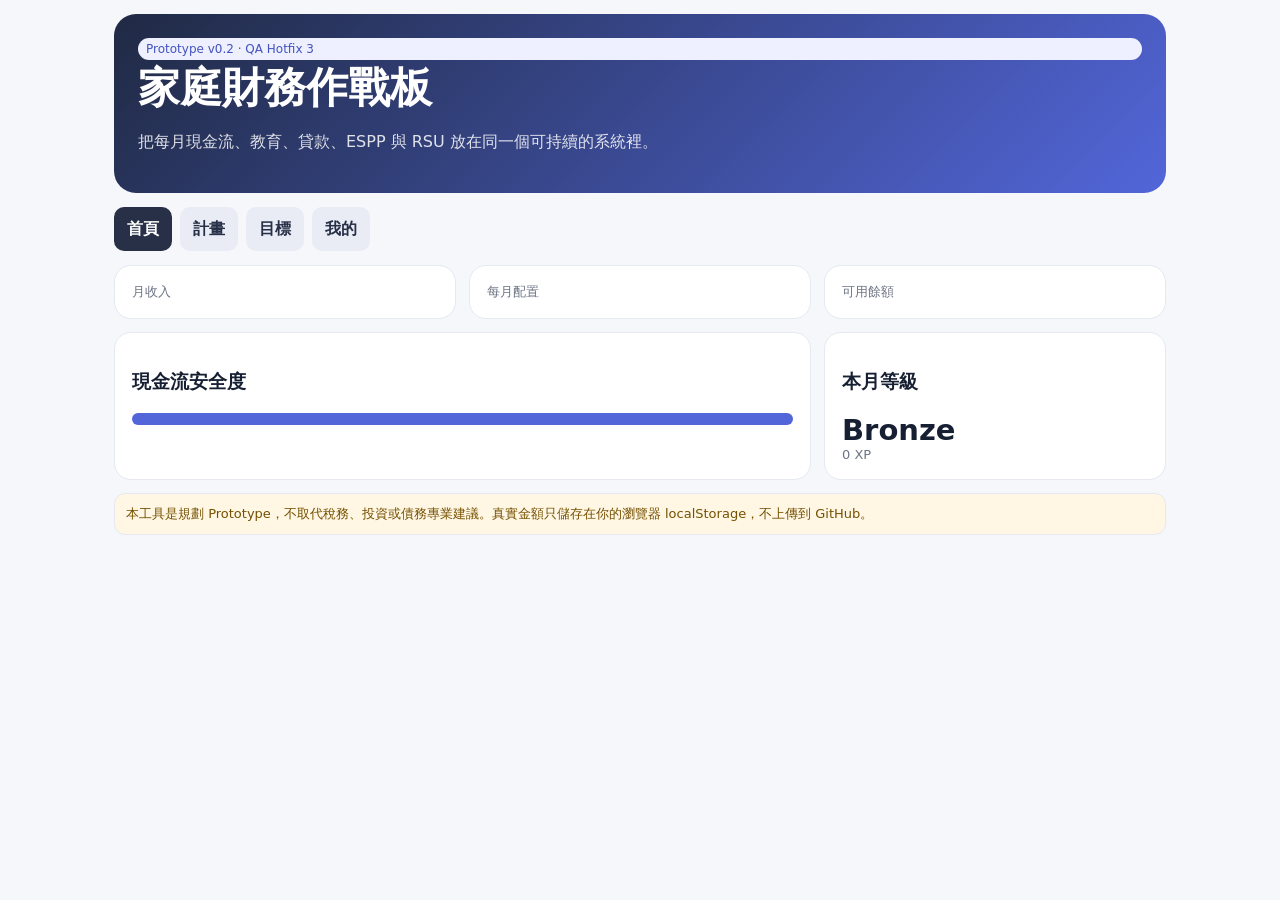
==== commit b29e5269: "fix: render budget skeleton without JS and bump asset version" ====
--- a/index.html
+++ b/index.html
@@ -1,122 +1,3 @@
-<!doctype html><html lang="zh-Hant"><head><meta charset="utf-8"><meta name="viewport" content="width=device-width,initial-scale=1"><title>家庭財務作戰板</title><style>:root{--font-scale:1;--b:#f5f7fb;--c:#fff;--i:#172033;--m:#6d7485;--a:#5266d9;--l:#e6e9f2;--g:#158266}*{box-sizing:border-box}body{margin:0;background:var(--b);color:var(--i);font-family:system-ui,-apple-system,"Noto Sans TC",sans-serif;font-size:calc(16px * var(--font-scale))}.w{max-width:1080px;margin:auto;padding:14px}.hero{background:linear-gradient(135deg,#202a44,#5266d9);color:#fff;padding:24px;border-radius:22px}.hero h1{margin:0;font-size:clamp(28px,5vw,42px)}.hero p{opacity:.85}.tabs{display:flex;gap:8px;margin:14px 0;overflow:auto}.tabs a,button{border:0;border-radius:10px;padding:10px 13px;background:#e9ecf5;color:#273047;font-weight:700}.tabs .on{background:#273047;color:#fff}.page{display:none}.page.on{display:grid}.page:target{display:grid}body:has(.page:target) .page.on:not(:target){display:none}.tabs a{text-decoration:none;border-radius:10px;padding:10px 13px;background:#e9ecf5;color:#273047;font-weight:700}.tabs a.on{background:#273047;color:#fff}.grid{grid-template-columns:repeat(12,1fr);gap:13px}.card{grid-column:span 4;background:var(--c);border:1px solid var(--l);border-radius:17px;padding:17px}.wide{grid-column:span 8}.full{grid-column:1/-1}.k{font-size:29px;font-weight:900}.muted{color:var(--m);font-size:13px}.row{display:flex;justify-content:space-between;gap:10px;align-items:center;padding:8px 0;border-bottom:1px solid var(--l)}input{width:145px;padding:9px;border:1px solid var(--l);border-radius:9px;text-align:right;font-size:16px}.bar{height:12px;background:#eef0f5;border-radius:99px;overflow:hidden}.bar i{display:block;height:100%;background:var(--a)}.tag{background:#eef0ff;color:#4253bf;border-radius:99px;padding:4px 8px;font-size:12px}.note{background:#fff7e4;padding:11px;border-radius:11px;color:#755000;font-size:13px}details{margin-top:8px}summary{cursor:pointer;font-weight:700}.quest{display:flex;gap:10px;padding:10px 0;border-bottom:1px solid var(--l)}.quest input{width:auto}.split{display:grid;grid-template-columns:1fr 1fr;gap:10px}.box{background:#f4f6ff;padding:12px;border-radius:12px}.good{color:var(--g)}.fontctl{display:inline-flex;gap:4px;padding:3px;border:1px solid var(--l);border-radius:12px;background:#f4f6fb}.fontctl button{width:44px;height:44px;padding:0;background:transparent}.fontctl button:active{background:#e5e9f4}.stock-event{display:grid;grid-template-columns:18px minmax(0,1fr) auto;gap:10px;padding:10px 0;border-bottom:1px solid var(--l)}.event-dot{width:12px;height:12px;border-radius:50%;margin-top:5px;border:2px solid var(--a);background:#fff}.stock-event.done .event-dot{background:var(--g);border-color:var(--g)}.event-date{font-size:12px;color:var(--m)}.event-name{font-weight:800}.event-memo{font-size:13px;color:var(--m)}.event-menu{display:flex;gap:4px;flex-wrap:wrap}.event-menu button{padding:6px 8px;font-size:12px}.budget-group{border-bottom:1px solid var(--l)}.budget-head{display:flex;gap:10px;align-items:center;padding:10px 0}.budget-toggle{width:44px;height:44px;padding:0}.budget-title{flex:1}.budget-total{font-weight:900}.budget-children{display:none;padding:0 0 12px 54px}.budget-group.open .budget-children{display:block}.subrow{display:grid;grid-template-columns:minmax(0,1fr) 120px 44px;gap:8px;padding:6px 0}.subrow input{width:100%}.del{width:44px;padding:0}:focus-visible{outline:3px solid rgba(82,102,217,.35);outline-offset:2px}.tabs a{min-height:44px;display:flex;align-items:center;justify-content:center;white-space:nowrap}@media(max-width:760px){.budget-children{padding-left:0}.subrow{grid-template-columns:minmax(0,1fr) 100px 44px}.card,.wide{.card,.wide{grid-column:1/-1}.split{grid-template-columns:1fr}input{width:120px}}</style></head><body><div class="w"><section class="hero"><div class="tag">Prototype v0.2 · QA Hotfix</div><h1>家庭財務作戰板</h1><p>把每月現金流、教育、貸款、ESPP 與 RSU 放在同一個可持續的系統裡。</p></section><nav class="tabs"><a class="tablink on" href="#dash" data-p="dash">首頁</a><a class="tablink" href="#budget" data-p="budget">計畫</a><a class="tablink" href="#travel" data-p="travel">目標</a><a class="tablink" href="#quests" data-p="quests">我的</a></nav><main><section id="dash" class="page on grid"><div class="card"><div class="muted">月收入</div><div class="k" id="incomeK"></div></div><div class="card"><div class="muted">每月配置</div><div class="k" id="spentK"></div></div><div class="card"><div class="muted">可用餘額</div><div class="k good" id="leftK"></div></div><div class="card wide"><h3>現金流安全度</h3><div class="bar"><i id="safeBar"></i></div><p class="muted" id="safeTxt"></p></div><div class="card"><h3>本月等級</h3><div class="k" id="level">Bronze</div><div class="muted"><span id="xp">0</span> XP</div></div><div class="card full note">本工具是規劃 Prototype，不取代稅務、投資或債務專業建議。真實金額只儲存在你的瀏覽器 localStorage，不上傳到 GitHub。</div></section><section id="budget" class="page grid"><div class="card full"><h2>每月真實預算</h2><p class="muted">右側直接輸入實際金額，總覽即時重算。</p><div id="budgetRows"></div></div><div class="card full"><h2>Smart Allocation</h2><p class="muted">必要支出與 ESPP 扣除後，把剩餘現金分配到四個目的。</p><div class="split"><div class="box"><div class="row"><span>✈️ 旅行</span><input id="allocTravel" type="number" min="0" inputmode="numeric"></div><div class="row"><span>🛡️ 安全網</span><input id="allocEmergency" type="number" min="0" inputmode="numeric"></div><div class="row"><span>📈 長期投資</span><input id="allocInvest" type="number" min="0" inputmode="numeric"></div><div class="row"><span>☕ 自由使用</span><input id="allocFree" type="number" min="0" inputmode="numeric"></div></div><div class="box"><div class="muted">本月可分配</div><div class="k" id="allocAvailable">NT$0</div><div class="muted">尚未分配</div><div class="k" id="allocRemain">NT$0</div><button type="button" id="suggestAlloc">產生建議配置</button></div></div><div id="allocNote" class="note" style="margin-top:12px"></div></div></section><section id="travel" class="page grid"><div class="card full"><div class="tag">12 個月投射</div><h2>Future Me</h2><p class="muted">只使用目前每月配置做投射，不假設投資報酬率或額外收入。</p><div class="split"><div class="box"><div class="muted">✈️ 旅遊基金增加</div><div class="k" id="fmTravel">NT$0</div></div><div class="box"><div class="muted">🛡️ 安全網增加</div><div class="k" id="fmEmergency">NT$0</div></div><div class="box"><div class="muted">📈 投資本金增加</div><div class="k" id="fmInvest">NT$0</div></div><div class="box"><div class="muted">☕ 自由使用預算</div><div class="k" id="fmFree">NT$0</div></div></div><div id="fmSummary" class="note" style="margin-top:12px"></div></div><div class="card wide"><h2>年度旅遊基金</h2><div class="row"><span>年度目標</span><input id="travelGoal" type="number"></div><div class="row"><span>目前累積</span><input id="travelNow" type="number"></div><div class="row"><span>每月固定投入</span><input id="travelMonthly" type="number"></div><h3 id="travelNeed"></h3><div class="bar"><i id="travelBar"></i></div></div><div class="card"><h3>規則</h3><p>旅遊是可預期支出，使用 sinking fund，不從緊急預備金支付。</p><p class="muted">沒花完直接 rollover 到下一年度。</p></div></section><section id="quests" class="page grid"><div class="card full"><h2>顯示設定</h2><div class="row"><span><b>文字大小</b><br><span class="muted">調整整個介面的閱讀尺寸</span></span><div class="fontctl"><button type="button" id="fontDown" aria-label="縮小字體"><span style="font-size:15px;font-weight:800">A</span></button><button type="button" id="fontUp" aria-label="放大字體"><span style="font-size:23px;font-weight:800">A</span></button></div></div></div><div class="card full"><h2>公司股票</h2><div class="split"><div class="box"><b>AMD RSU</b><div class="k"><span id="rsuViewShares">58</span> 股</div><div class="muted">Cost basis US$<span id="rsuViewBasis">529.14</span></div><div class="muted">已實現 <span id="rsuViewSold">10 股 @ US$624.80</span></div></div><div class="box"><b>AMD ESPP</b><div class="k"><span id="esppViewPct">8</span>%</div><div class="muted">上限 15% · 下一購入 <span id="esppViewNext">2026/11</span></div><div class="muted">本期預估投入 <span id="esppViewAmount">NT$60,000</span></div></div></div><div style="margin-top:18px"><h3>資產事件</h3><div id="stockEventsList"></div><button type="button" id="eventAdd">＋ 新增事件</button><div id="eventForm" class="box" style="display:none;margin-top:10px"><div class="row"><span>日期</span><input id="eventDate" type="date"></div><div class="row"><span>類型</span><select id="eventKind"><option>RSU Vest</option><option>RSU Sell</option><option>ESPP Purchase</option><option>ESPP Sell</option><option>Bonus</option><option>其他</option></select></div><div class="row"><span>名稱</span><input id="eventName" type="text" placeholder="事件名稱"></div><div class="row"><span>備註</span><input id="eventMemo" type="text" placeholder="股數、價格或用途"></div><div style="display:flex;justify-content:flex-end;gap:8px;margin-top:10px"><button type="button" id="eventCancel">取消</button><button type="button" id="eventSave">儲存</button></div></div></div><details style="margin-top:12px"><summary>編輯公司股票資料</summary><div class="box"><div class="row"><span>RSU 剩餘股數</span><input id="rsuEditShares" type="number" min="0"></div><div class="row"><span>RSU Cost basis (USD)</span><input id="rsuEditBasis" type="number" min="0" step="0.01"></div><div class="row"><span>已賣股數</span><input id="rsuEditSoldShares" type="number" min="0"></div><div class="row"><span>已賣平均價 (USD)</span><input id="rsuEditSoldPrice" type="number" min="0" step="0.01"></div><div class="row"><span>ESPP 提撥率</span><input id="esppEditPct" type="number" min="0" max="15"></div><div class="row"><span>ESPP 本期預估投入</span><input id="esppEditAmount" type="number" min="0"></div></div></details><div class="note" style="margin-top:12px"><b>集中風險</b><br>薪資、RSU 與 ESPP 都來自同一家公司；變現後可優先考慮非雇主公司資產。</div></div><div class="card full"><h2>本月任務</h2><div id="questRows"></div></div></section></main></div><script>
-const defaults={income:0,travelGoal:0,travelNow:0,travelMonthly:0,esppPct:8,quests:[false,false,false,false,false],fontScale:1};
-const defs={
- mortgage:{name:'房貸／住房',subs:['房貸','管理費','水電／瓦斯']},
- education:{name:'子女教育／課程',subs:['學校／學雜費','英文｜以馬內利美語','小提琴｜星晴','籃球 A2','游泳｜FSIMG 鯊魚團練','游泳｜個別課','數學／家教','鋼琴｜鈞鈞','圍棋','MTB 單車','小鐵人','芭蕾','水球','水舞／美人魚','教材／書籍／學習 App','比賽／報名／活動費']},
- transport:{name:'交通／校車',subs:['校車／大眾運輸','油資／停車','計程車']},
- loans:{name:'其他貸款',subs:['中信信貸','聯邦信貸','LINE Bank 信貸','信用卡分期／其他貸款']},
- living:{name:'生活費',subs:['餐飲','日用品','電信／網路']},
- insurance:{name:'保險／醫療',subs:['保險','醫療／藥品']},
- travel:{name:'年度旅遊基金',subs:['機票／交通','住宿','活動／當地支出']},
- emergency:{name:'緊急預備金',subs:['緊急預備金']},
- invest:{name:'非 AMD 長期投資',subs:['ETF／基金','其他長期投資']},
- other:{name:'彈性／大型支出',subs:['課程／器材','臨時支出']}
-};
-let raw={};try{raw=JSON.parse(localStorage.getItem('lfp')||'{}')}catch(e){}
-let s=Object.assign({},defaults,raw);if(!s.fontScale)s.fontScale=1;
-['allocTravel','allocEmergency','allocInvest','allocFree'].forEach(function(k){if(typeof s[k]!=='number')s[k]=0});
-if(!s.employerStock)s.employerStock={rsuShares:58,rsuBasis:529.14,soldShares:10,soldPrice:624.80,esppPct:s.esppPct||8,esppMax:15,nextPurchase:'2026-11',esppAmount:60000};
-if(!Array.isArray(s.stockEvents))s.stockEvents=[{date:'2026-09-24',kind:'RSU Sell',name:'RSU 已實現',memo:'10 股 @ US$624.80',done:true},{date:'2026-11-15',kind:'ESPP Purchase',name:'ESPP 預計購入',memo:'本期預估投入 NT$60,000',done:false}];document.documentElement.style.setProperty('--font-scale',s.fontScale);
-if(!s.subcategories){s.subcategories={};for(const k in defs)s.subcategories[k]=defs[k].subs.map(n=>[n,0]);}
-for(const k in defs){
- if(!Array.isArray(s.subcategories[k]))s.subcategories[k]=[];
- const names=s.subcategories[k].map(function(x){return x[0]});
- defs[k].subs.forEach(function(n){if(names.indexOf(n)<0)s.subcategories[k].push([n,0])});
-}
-const money=n=>'NT</body></html>+Math.round(Number(n)||0).toLocaleString('zh-TW');
-function persist(){localStorage.setItem('lfp',JSON.stringify(s))}
-function total(k){return (s.subcategories[k]||[]).reduce((a,x)=>a+(Number(x[1])||0),0)}
-function updateFutureMe(){
- var set=function(id,v){var e=document.getElementById(id);if(e)e.textContent=money(v)};
- set('fmTravel',(s.allocTravel||0)*12);set('fmEmergency',(s.allocEmergency||0)*12);set('fmInvest',(s.allocInvest||0)*12);set('fmFree',(s.allocFree||0)*12);
- var sum=document.getElementById('fmSummary');if(sum){var total=((s.allocTravel||0)+(s.allocEmergency||0)+(s.allocInvest||0)+(s.allocFree||0))*12;sum.innerHTML=total>0?'照目前節奏，未來 12 個月會有 <b>'+money(total)+'</b> 被有目的地分配。':'先在「計畫」完成 Smart Allocation，這裡就會出現 12 個月後的結果。'}
-}
-function updateAllocation(){
- var essential=['mortgage','education','transport','loans','living','insurance','other'].reduce(function(a,k){return a+total(k)},0);
- var espp=(Number(s.income)||0)*(Number(s.esppPct)||0)/100;
- var available=Math.max(0,(Number(s.income)||0)-essential-espp);
- var used=(s.allocTravel||0)+(s.allocEmergency||0)+(s.allocInvest||0)+(s.allocFree||0);
- var remain=available-used;
- var txt=function(id,v){var e=document.getElementById(id);if(e)e.textContent=v};
- var val=function(id,v){var e=document.getElementById(id);if(e&&document.activeElement!==e)e.value=v};
- txt('allocAvailable',money(available));txt('allocRemain',money(remain));
- var re=document.getElementById('allocRemain');if(re)re.className='k '+(remain<0?'':'good');
- val('allocTravel',s.allocTravel);val('allocEmergency',s.allocEmergency);val('allocInvest',s.allocInvest);val('allocFree',s.allocFree);
- var note=document.getElementById('allocNote');if(note)note.innerHTML=remain<0?'<b>目前超出可分配金額 '+money(Math.abs(remain))+'</b>，請降低配置。':'一年照此配置：旅行 '+money(s.allocTravel*12)+' · 安全網 '+money(s.allocEmergency*12)+' · 投資本金 '+money(s.allocInvest*12);
- updateFutureMe();return available;
-}
-function renderStockEvents(){
- var host=document.getElementById('stockEventsList');if(!host)return;
- var arr=s.stockEvents.slice().sort(function(a,b){return String(a.date).localeCompare(String(b.date))});
- host.innerHTML=arr.map(function(ev){var i=s.stockEvents.indexOf(ev);return '<div class="stock-event '+(ev.done?'done':'')+'"><span class="event-dot"></span><div><div class="event-date">'+String(ev.date||'').replace(/-/g,'/')+' · '+(ev.kind||'其他')+'</div><div class="event-name">'+(ev.name||'未命名')+'</div><div class="event-memo">'+(ev.memo||'')+'</div></div><div class="event-menu"><button type="button" data-event-toggle="'+i+'">'+(ev.done?'復原':'完成')+'</button><button type="button" data-event-delete="'+i+'">刪除</button></div></div>'}).join('');
- host.querySelectorAll('[data-event-toggle]').forEach(function(b){b.onclick=function(){var i=Number(b.getAttribute('data-event-toggle'));if(!s.stockEvents[i])return;s.stockEvents[i].done=!s.stockEvents[i].done;persist();renderStockEvents()}});
- host.querySelectorAll('[data-event-delete]').forEach(function(b){b.onclick=function(){var i=Number(b.getAttribute('data-event-delete'));if(!s.stockEvents[i])return;s.stockEvents.splice(i,1);persist();renderStockEvents()}});
-}
-function bindStockEvents(){
- var add=document.getElementById('eventAdd'),form=document.getElementById('eventForm'),cancel=document.getElementById('eventCancel'),save=document.getElementById('eventSave');
- if(add&&form)add.onclick=function(){form.style.display='block'};
- if(cancel&&form)cancel.onclick=function(){form.style.display='none'};
- if(save&&form)save.onclick=function(){var d=document.getElementById('eventDate').value,n=document.getElementById('eventName').value.trim();if(!d||!n)return;s.stockEvents.push({date:d,kind:document.getElementById('eventKind').value,name:n,memo:document.getElementById('eventMemo').value.trim(),done:false});persist();form.style.display='none';document.getElementById('eventName').value='';document.getElementById('eventMemo').value='';renderStockEvents()};
-}
-function updateStock(){
- var x=s.employerStock||{};
- var set=function(id,v){var e=document.getElementById(id);if(e)e.textContent=v};
- var val=function(id,v){var e=document.getElementById(id);if(e&&document.activeElement!==e)e.value=v};
- set('rsuViewShares',x.rsuShares||0);set('rsuViewBasis',Number(x.rsuBasis||0).toFixed(2));
- set('rsuViewSold',(x.soldShares||0)+' 股 @ US
- const espp=(Number(s.income)||0)*(Number(s.esppPct)||0)/100;
- const spent=Object.keys(defs).reduce((a,k)=>a+total(k),0)+espp;
- document.getElementById('incomeK').textContent=money(s.income);document.getElementById('spentK').textContent=money(spent);document.getElementById('leftK').textContent=money((Number(s.income)||0)-spent);
- const r=s.income?Math.max(0,Math.min(100,((s.income-spent)/s.income)*100)):0;document.getElementById('safeBar').style.width=r+'%';document.getElementById('safeTxt').textContent='月收入扣除規劃後保留 '+r.toFixed(1)+'% 現金彈性';
- updateAllocation();
-}
-function bindBudget(){
- document.querySelectorAll('.budget-toggle').forEach(b=>b.onclick=()=>{const g=b.closest('.budget-group');g.classList.toggle('open');b.textContent=g.classList.contains('open')?'−':'＋'});
- document.querySelectorAll('.subamt').forEach(e=>e.oninput=()=>{const k=e.dataset.k,i=+e.dataset.i;s.subcategories[k][i][1]=Math.max(0,Number(e.value)||0);e.closest('.budget-group').querySelector('.budget-total').textContent=money(total(k));persist();calc()});
- document.querySelectorAll('.subname').forEach(e=>e.onchange=()=>{s.subcategories[e.dataset.k][+e.dataset.i][0]=e.value.trim()||'未命名';persist()});
- document.querySelectorAll('.del').forEach(b=>b.onclick=()=>{const k=b.dataset.k;s.subcategories[k].splice(+b.dataset.i,1);persist();renderBudget();(()=>{const g=document.querySelector('[data-group="'+k+'"]');if(g){g.classList.add('open');const bt=g.querySelector('.budget-toggle');if(bt)bt.textContent='−'}})()});
- document.querySelectorAll('.add').forEach(b=>b.onclick=()=>{const k=b.dataset.k;s.subcategories[k].push(['新項目',0]);persist();renderBudget();const g=document.querySelector('[data-group="'+k+'"]');if(g){g.classList.add('open');const bt=g.querySelector('.budget-toggle');if(bt)bt.textContent='−'}});
-}
-function renderBudget(){
- document.getElementById('budgetRows').innerHTML='<div class="row"><b>可分配月收入</b><input id="incomeInput" type="number" inputmode="numeric" value="'+(s.income||0)+'"></div>'+Object.entries(defs).map(([k,d])=>'<div class="budget-group" data-group="'+k+'"><div class="budget-head"><button type="button" class="budget-toggle">＋</button><div class="budget-title"><b>'+d.name+'</b></div><div class="budget-total">'+money(total(k))+'</div></div><div class="budget-children">'+(s.subcategories[k]||[]).map((x,i)=>'<div class="subrow"><input class="subname" data-k="'+k+'" data-i="'+i+'" value="'+String(x[0]).replace(/"/g,'&quot;')+'"><input class="subamt" data-k="'+k+'" data-i="'+i+'" type="number" inputmode="numeric" min="0" value="'+(Number(x[1])||0)+'"><button type="button" class="del" data-k="'+k+'" data-i="'+i+'">×</button></div>').join('')+'<button type="button" class="add" data-k="'+k+'">＋ 新增子分類</button></div></div>').join('');
- document.getElementById('incomeInput').oninput=()=>{s.income=Number(document.getElementById('incomeInput').value)||0;persist();calc()};bindBudget();
-}
-function render(){
- renderBudget();calc();updateStock();updateFutureMe();renderStockEvents();
-  document.getElementById('travelGoal').value=s.travelGoal;document.getElementById('travelNow').value=s.travelNow;document.getElementById('travelMonthly').value=s.travelMonthly;
- const rem=Math.max(0,s.travelGoal-s.travelNow),m=Math.max(1,Math.ceil(rem/Math.max(1,s.travelMonthly)));document.getElementById('travelNeed').textContent='照目前速度約 '+m+' 個月達標';document.getElementById('travelBar').style.width=(s.travelGoal?Math.min(100,s.travelNow/s.travelGoal*100):0)+'%';
-  document.getElementById('questRows').innerHTML=['沒有新增高利消費債','旅遊基金完成投入','緊急預備金完成投入','ESPP 符合現金流','完成月底 Review'].map((q,i)=>'<label class="quest"><input data-q="'+i+'" type="checkbox" '+(s.quests[i]?'checked':'')+'><span>'+q+'</span></label>').join('');
- const xp=s.quests.filter(Boolean).length*20;var xpEl=document.getElementById('xp');if(xpEl)xpEl.textContent=xp;var levelEl=document.getElementById('level');if(levelEl)levelEl.textContent=xp>=80?'Gold':xp>=40?'Silver':'Bronze';
- document.querySelectorAll('[data-q]').forEach(e=>e.onchange=()=>{s.quests[+e.dataset.q]=e.checked;persist();render()});
-}
-function bindTabs(){document.querySelectorAll('.tabs a').forEach(function(b){b.onclick=function(){document.querySelectorAll('.tabs button').forEach(function(x){x.classList.remove('on')});document.querySelectorAll('.page').forEach(function(x){x.classList.remove('on')});b.classList.add('on');var p=document.getElementById(b.getAttribute('data-p'));if(p)p.classList.add('on')}})}
-function boot(){
- var phase='start';
- try{
-  phase='render';render();
-  phase='tabs';bindTabs();
-  ['travelGoal','travelNow','travelMonthly'].forEach(function(id){var el=document.getElementById(id);if(el)el.oninput=function(e){s[id]=Number(e.target.value)||0;persist();if(id==='esppPct')calc()}});
-  bindStockEvents();
-  var allocFields=['allocTravel','allocEmergency','allocInvest','allocFree'];
-  allocFields.forEach(function(id){var e=document.getElementById(id);if(e)e.oninput=function(){s[id]=Math.max(0,Number(e.value)||0);persist();updateAllocation()}});
-  var sa=document.getElementById('suggestAlloc');if(sa)sa.onclick=function(){var a=updateAllocation();s.allocTravel=Math.round(a*.25);s.allocEmergency=Math.round(a*.30);s.allocInvest=Math.round(a*.30);s.allocFree=Math.max(0,a-s.allocTravel-s.allocEmergency-s.allocInvest);persist();updateAllocation()};
-  var stockFields=['rsuEditShares','rsuEditBasis','rsuEditSoldShares','rsuEditSoldPrice','esppEditPct','esppEditAmount'];
-  stockFields.forEach(function(id){var e=document.getElementById(id);if(e)e.oninput=function(){
-   if(id==='rsuEditShares')s.employerStock.rsuShares=Math.max(0,Number(e.value)||0);
-   if(id==='rsuEditBasis')s.employerStock.rsuBasis=Math.max(0,Number(e.value)||0);
-   if(id==='rsuEditSoldShares')s.employerStock.soldShares=Math.max(0,Number(e.value)||0);
-   if(id==='rsuEditSoldPrice')s.employerStock.soldPrice=Math.max(0,Number(e.value)||0);
-   if(id==='esppEditPct'){s.esppPct=Math.max(0,Math.min(15,Number(e.value)||0));s.employerStock.esppPct=s.esppPct;var ep=document.getElementById('esppPct');if(ep)ep.value=s.esppPct;calc()}
-   if(id==='esppEditAmount')s.employerStock.esppAmount=Math.max(0,Number(e.value)||0);
-   persist();updateStock();
-  }});
-  var fd=document.getElementById('fontDown'),fu=document.getElementById('fontUp');
-  if(fd)fd.onclick=function(){s.fontScale=Math.max(.9,Math.round((s.fontScale-.05)*100)/100);document.documentElement.style.setProperty('--font-scale',s.fontScale);persist()};
-  if(fu)fu.onclick=function(){s.fontScale=Math.min(1.25,Math.round((s.fontScale+.05)*100)/100);document.documentElement.style.setProperty('--font-scale',s.fontScale);persist()};
-  phase='done';document.documentElement.setAttribute('data-app-ready','1');
- }catch(err){
-  var n=document.createElement('div');n.style.cssText='margin:12px;padding:12px;border-radius:10px;background:#fff1f0;color:#8a1c1c;font:14px system-ui';n.textContent='介面初始化失敗 ['+phase+']：'+(err&&err.message?err.message:String(err));document.body.insertBefore(n,document.body.firstChild);
- }
-}
-boot()
-</script></body></html>+<!doctype html><html lang="zh-Hant"><head><meta charset="utf-8"><meta name="viewport" content="width=device-width,initial-scale=1"><title>家庭財務作戰板</title><link rel="stylesheet" href="assets/app.css"></head><body><div class="w"><section class="hero"><div class="tag">Prototype v0.2 · QA Hotfix 3</div><h1>家庭財務作戰板</h1><p>把每月現金流、教育、貸款、ESPP 與 RSU 放在同一個可持續的系統裡。</p></section><nav class="tabs"><a class="tablink on" href="#dash" data-p="dash">首頁</a><a class="tablink" href="#budget" data-p="budget">計畫</a><a class="tablink" href="#travel" data-p="travel">目標</a><a class="tablink" href="#quests" data-p="quests">我的</a></nav><main><section id="dash" class="page on grid"><div class="card"><div class="muted">月收入</div><div class="k" id="incomeK"></div></div><div class="card"><div class="muted">每月配置</div><div class="k" id="spentK"></div></div><div class="card"><div class="muted">可用餘額</div><div class="k good" id="leftK"></div></div><div class="card wide"><h3>現金流安全度</h3><div class="bar"><i id="safeBar"></i></div><p class="muted" id="safeTxt"></p></div><div class="card"><h3>本月等級</h3><div class="k" id="level">Bronze</div><div class="muted"><span id="xp">0</span> XP</div></div><div class="card full note">本工具是規劃 Prototype，不取代稅務、投資或債務專業建議。真實金額只儲存在你的瀏覽器 localStorage，不上傳到 GitHub。</div></section><section id="budget" class="page grid"><div class="card full"><h2>每月真實預算</h2><p class="muted">右側直接輸入實際金額，總覽即時重算。</p><div id="budgetRows"><div class="row"><b>可分配月收入</b><input type="number" inputmode="numeric" disabled placeholder="載入中"></div><div class="budget-group static-budget" data-static="mortgage"><div class="budget-head"><span class="budget-toggle">＋</span><div class="budget-title"><b>房貸／住房</b></div><div class="budget-total">NT$0</div></div></div><div class="budget-group static-budget" data-static="education"><div class="budget-head"><span class="budget-toggle">＋</span><div class="budget-title"><b>子女教育／課程</b></div><div class="budget-total">NT$0</div></div></div><div class="budget-group static-budget" data-static="transport"><div class="budget-head"><span class="budget-toggle">＋</span><div class="budget-title"><b>交通／校車</b></div><div class="budget-total">NT$0</div></div></div><div class="budget-group static-budget" data-static="loans"><div class="budget-head"><span class="budget-toggle">＋</span><div class="budget-title"><b>其他貸款</b></div><div class="budget-total">NT$0</div></div></div><div class="budget-group static-budget" data-static="living"><div class="budget-head"><span class="budget-toggle">＋</span><div class="budget-title"><b>生活費</b></div><div class="budget-total">NT$0</div></div></div><div class="budget-group static-budget" data-static="insurance"><div class="budget-head"><span class="budget-toggle">＋</span><div class="budget-title"><b>保險／醫療</b></div><div class="budget-total">NT$0</div></div></div><div class="budget-group static-budget" data-static="travel"><div class="budget-head"><span class="budget-toggle">＋</span><div class="budget-title"><b>年度旅遊基金</b></div><div class="budget-total">NT$0</div></div></div><div class="budget-group static-budget" data-static="emergency"><div class="budget-head"><span class="budget-toggle">＋</span><div class="budget-title"><b>緊急預備金</b></div><div class="budget-total">NT$0</div></div></div><div class="budget-group static-budget" data-static="invest"><div class="budget-head"><span class="budget-toggle">＋</span><div class="budget-title"><b>非 AMD 長期投資</b></div><div class="budget-total">NT$0</div></div></div><div class="budget-group static-budget" data-static="other"><div class="budget-head"><span class="budget-toggle">＋</span><div class="budget-title"><b>彈性／大型支出</b></div><div class="budget-total">NT$0</div></div></div></div></div><div class="card full"><h2>Smart Allocation</h2><p class="muted">必要支出與 ESPP 扣除後，把剩餘現金分配到四個目的。</p><div class="split"><div class="box"><div class="row"><span>✈️ 旅行</span><input id="allocTravel" type="number" min="0" inputmode="numeric"></div><div class="row"><span>🛡️ 安全網</span><input id="allocEmergency" type="number" min="0" inputmode="numeric"></div><div class="row"><span>📈 長期投資</span><input id="allocInvest" type="number" min="0" inputmode="numeric"></div><div class="row"><span>☕ 自由使用</span><input id="allocFree" type="number" min="0" inputmode="numeric"></div></div><div class="box"><div class="muted">本月可分配</div><div class="k" id="allocAvailable">NT$0</div><div class="muted">尚未分配</div><div class="k" id="allocRemain">NT$0</div><button type="button" id="suggestAlloc">產生建議配置</button></div></div><div id="allocNote" class="note" style="margin-top:12px"></div></div></section><section id="travel" class="page grid"><div class="card full"><div class="tag">12 個月投射</div><h2>Future Me</h2><p class="muted">只使用目前每月配置做投射，不假設投資報酬率或額外收入。</p><div class="split"><div class="box"><div class="muted">✈️ 旅遊基金增加</div><div class="k" id="fmTravel">NT$0</div></div><div class="box"><div class="muted">🛡️ 安全網增加</div><div class="k" id="fmEmergency">NT$0</div></div><div class="box"><div class="muted">📈 投資本金增加</div><div class="k" id="fmInvest">NT$0</div></div><div class="box"><div class="muted">☕ 自由使用預算</div><div class="k" id="fmFree">NT$0</div></div></div><div id="fmSummary" class="note" style="margin-top:12px"></div></div><div class="card wide"><h2>年度旅遊基金</h2><div class="row"><span>年度目標</span><input id="travelGoal" type="number"></div><div class="row"><span>目前累積</span><input id="travelNow" type="number"></div><div class="row"><span>每月固定投入</span><input id="travelMonthly" type="number"></div><h3 id="travelNeed"></h3><div class="bar"><i id="travelBar"></i></div></div><div class="card"><h3>規則</h3><p>旅遊是可預期支出，使用 sinking fund，不從緊急預備金支付。</p><p class="muted">沒花完直接 rollover 到下一年度。</p></div></section><section id="quests" class="page grid"><div class="card full"><h2>顯示設定</h2><div class="row"><span><b>文字大小</b><br><span class="muted">調整整個介面的閱讀尺寸</span></span><div class="fontctl"><button type="button" id="fontDown" aria-label="縮小字體"><span style="font-size:15px;font-weight:800">A</span></button><button type="button" id="fontUp" aria-label="放大字體"><span style="font-size:23px;font-weight:800">A</span></button></div></div></div><div class="card full"><h2>公司股票</h2><div class="split"><div class="box"><b>AMD RSU</b><div class="k"><span id="rsuViewShares">58</span> 股</div><div class="muted">Cost basis US$<span id="rsuViewBasis">529.14</span></div><div class="muted">已實現 <span id="rsuViewSold">10 股 @ US$624.80</span></div></div><div class="box"><b>AMD ESPP</b><div class="k"><span id="esppViewPct">8</span>%</div><div class="muted">上限 15% · 下一購入 <span id="esppViewNext">2026/11</span></div><div class="muted">本期預估投入 <span id="esppViewAmount">NT$60,000</span></div></div></div><div style="margin-top:18px"><h3>資產事件</h3><div id="stockEventsList"></div><button type="button" id="eventAdd">＋ 新增事件</button><div id="eventForm" class="box" style="display:none;margin-top:10px"><div class="row"><span>日期</span><input id="eventDate" type="date"></div><div class="row"><span>類型</span><select id="eventKind"><option>RSU Vest</option><option>RSU Sell</option><option>ESPP Purchase</option><option>ESPP Sell</option><option>Bonus</option><option>其他</option></select></div><div class="row"><span>名稱</span><input id="eventName" type="text" placeholder="事件名稱"></div><div class="row"><span>備註</span><input id="eventMemo" type="text" placeholder="股數、價格或用途"></div><div style="display:flex;justify-content:flex-end;gap:8px;margin-top:10px"><button type="button" id="eventCancel">取消</button><button type="button" id="eventSave">儲存</button></div></div></div><details style="margin-top:12px"><summary>編輯公司股票資料</summary><div class="box"><div class="row"><span>RSU 剩餘股數</span><input id="rsuEditShares" type="number" min="0"></div><div class="row"><span>RSU Cost basis (USD)</span><input id="rsuEditBasis" type="number" min="0" step="0.01"></div><div class="row"><span>已賣股數</span><input id="rsuEditSoldShares" type="number" min="0"></div><div class="row"><span>已賣平均價 (USD)</span><input id="rsuEditSoldPrice" type="number" min="0" step="0.01"></div><div class="row"><span>ESPP 提撥率</span><input id="esppEditPct" type="number" min="0" max="15"></div><div class="row"><span>ESPP 本期預估投入</span><input id="esppEditAmount" type="number" min="0"></div></div></details><div class="note" style="margin-top:12px"><b>集中風險</b><br>薪資、RSU 與 ESPP 都來自同一家公司；變現後可優先考慮非雇主公司資產。</div></div><div class="card full"><h2>本月任務</h2><div id="questRows"></div></div></section></main></div><script src="assets/app.js?v=20260925-1308"></script>
+</body>
+</html>
--- a/assets/app.css
+++ b/assets/app.css
@@ -0,0 +1 @@
+:root{--font-scale:1;--b:#f5f7fb;--c:#fff;--i:#172033;--m:#6d7485;--a:#5266d9;--l:#e6e9f2;--g:#158266}*{box-sizing:border-box}body{margin:0;background:var(--b);color:var(--i);font-family:system-ui,-apple-system,"Noto Sans TC",sans-serif;font-size:calc(16px * var(--font-scale))}.w{max-width:1080px;margin:auto;padding:14px}.hero{background:linear-gradient(135deg,#202a44,#5266d9);color:#fff;padding:24px;border-radius:22px}.hero h1{margin:0;font-size:clamp(28px,5vw,42px)}.hero p{opacity:.85}.tabs{display:flex;gap:8px;margin:14px 0;overflow:auto}.tabs a,button{border:0;border-radius:10px;padding:10px 13px;background:#e9ecf5;color:#273047;font-weight:700}.tabs .on{background:#273047;color:#fff}.page{display:none}.page.on{display:grid}.page:target{display:grid}body:has(.page:target) .page.on:not(:target){display:none}.tabs a{text-decoration:none;border-radius:10px;padding:10px 13px;background:#e9ecf5;color:#273047;font-weight:700}.tabs a.on{background:#273047;color:#fff}.grid{grid-template-columns:repeat(12,1fr);gap:13px}.card{grid-column:span 4;background:var(--c);border:1px solid var(--l);border-radius:17px;padding:17px}.wide{grid-column:span 8}.full{grid-column:1/-1}.k{font-size:29px;font-weight:900}.muted{color:var(--m);font-size:13px}.row{display:flex;justify-content:space-between;gap:10px;align-items:center;padding:8px 0;border-bottom:1px solid var(--l)}input{width:145px;padding:9px;border:1px solid var(--l);border-radius:9px;text-align:right;font-size:16px}.bar{height:12px;background:#eef0f5;border-radius:99px;overflow:hidden}.bar i{display:block;height:100%;background:var(--a)}.tag{background:#eef0ff;color:#4253bf;border-radius:99px;padding:4px 8px;font-size:12px}.note{background:#fff7e4;padding:11px;border-radius:11px;color:#755000;font-size:13px}details{margin-top:8px}summary{cursor:pointer;font-weight:700}.quest{display:flex;gap:10px;padding:10px 0;border-bottom:1px solid var(--l)}.quest input{width:auto}.split{display:grid;grid-template-columns:1fr 1fr;gap:10px}.box{background:#f4f6ff;padding:12px;border-radius:12px}.good{color:var(--g)}.fontctl{display:inline-flex;gap:4px;padding:3px;border:1px solid var(--l);border-radius:12px;background:#f4f6fb}.fontctl button{width:44px;height:44px;padding:0;background:transparent}.fontctl button:active{background:#e5e9f4}.stock-event{display:grid;grid-template-columns:18px minmax(0,1fr) auto;gap:10px;padding:10px 0;border-bottom:1px solid var(--l)}.event-dot{width:12px;height:12px;border-radius:50%;margin-top:5px;border:2px solid var(--a);background:#fff}.stock-event.done .event-dot{background:var(--g);border-color:var(--g)}.event-date{font-size:12px;color:var(--m)}.event-name{font-weight:800}.event-memo{font-size:13px;color:var(--m)}.event-menu{display:flex;gap:4px;flex-wrap:wrap}.event-menu button{padding:6px 8px;font-size:12px}.budget-group{border-bottom:1px solid var(--l)}.budget-head{display:flex;gap:10px;align-items:center;padding:10px 0}.budget-toggle{width:44px;height:44px;padding:0}.budget-title{flex:1}.budget-total{font-weight:900}.budget-children{display:none;padding:0 0 12px 54px}.budget-group.open .budget-children{display:block}.subrow{display:grid;grid-template-columns:minmax(0,1fr) 120px 44px;gap:8px;padding:6px 0}.subrow input{width:100%}.del{width:44px;padding:0}:focus-visible{outline:3px solid rgba(82,102,217,.35);outline-offset:2px}.tabs a{min-height:44px;display:flex;align-items:center;justify-content:center;white-space:nowrap}@media(max-width:760px){.budget-children{padding-left:0}.subrow{grid-template-columns:minmax(0,1fr) 100px 44px}.card,.wide{.card,.wide{grid-column:1/-1}.split{grid-template-columns:1fr}input{width:120px}}
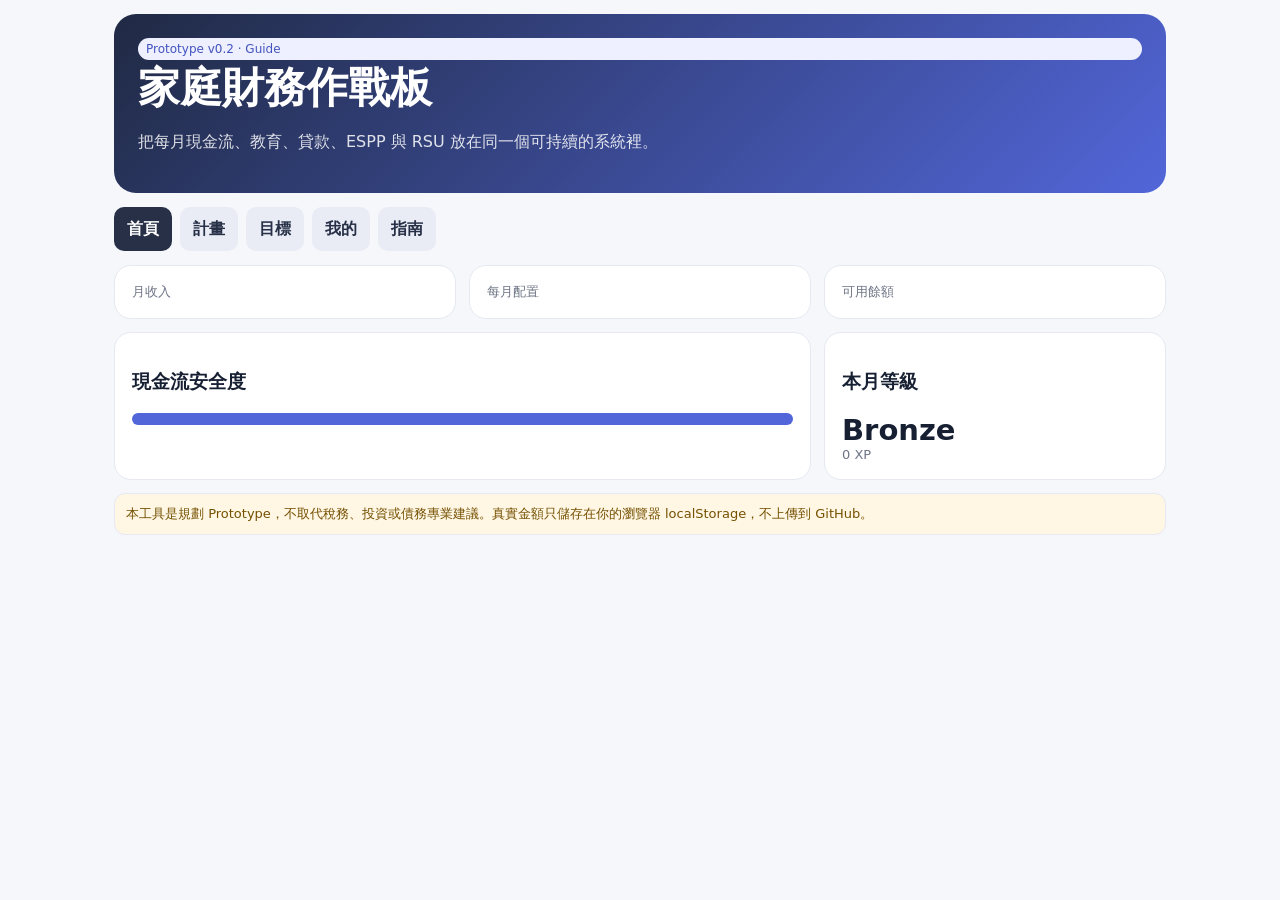
==== commit 6638e364: "feat: add in-product onboarding and user guide" ====
--- a/index.html
+++ b/index.html
@@ -1,3 +1,3 @@
-<!doctype html><html lang="zh-Hant"><head><meta charset="utf-8"><meta name="viewport" content="width=device-width,initial-scale=1"><title>家庭財務作戰板</title><link rel="stylesheet" href="assets/app.css"></head><body><div class="w"><section class="hero"><div class="tag">Prototype v0.2 · QA Hotfix 3</div><h1>家庭財務作戰板</h1><p>把每月現金流、教育、貸款、ESPP 與 RSU 放在同一個可持續的系統裡。</p></section><nav class="tabs"><a class="tablink on" href="#dash" data-p="dash">首頁</a><a class="tablink" href="#budget" data-p="budget">計畫</a><a class="tablink" href="#travel" data-p="travel">目標</a><a class="tablink" href="#quests" data-p="quests">我的</a></nav><main><section id="dash" class="page on grid"><div class="card"><div class="muted">月收入</div><div class="k" id="incomeK"></div></div><div class="card"><div class="muted">每月配置</div><div class="k" id="spentK"></div></div><div class="card"><div class="muted">可用餘額</div><div class="k good" id="leftK"></div></div><div class="card wide"><h3>現金流安全度</h3><div class="bar"><i id="safeBar"></i></div><p class="muted" id="safeTxt"></p></div><div class="card"><h3>本月等級</h3><div class="k" id="level">Bronze</div><div class="muted"><span id="xp">0</span> XP</div></div><div class="card full note">本工具是規劃 Prototype，不取代稅務、投資或債務專業建議。真實金額只儲存在你的瀏覽器 localStorage，不上傳到 GitHub。</div></section><section id="budget" class="page grid"><div class="card full"><h2>每月真實預算</h2><p class="muted">右側直接輸入實際金額，總覽即時重算。</p><div id="budgetRows"><div class="row"><b>可分配月收入</b><input type="number" inputmode="numeric" disabled placeholder="載入中"></div><div class="budget-group static-budget" data-static="mortgage"><div class="budget-head"><span class="budget-toggle">＋</span><div class="budget-title"><b>房貸／住房</b></div><div class="budget-total">NT$0</div></div></div><div class="budget-group static-budget" data-static="education"><div class="budget-head"><span class="budget-toggle">＋</span><div class="budget-title"><b>子女教育／課程</b></div><div class="budget-total">NT$0</div></div></div><div class="budget-group static-budget" data-static="transport"><div class="budget-head"><span class="budget-toggle">＋</span><div class="budget-title"><b>交通／校車</b></div><div class="budget-total">NT$0</div></div></div><div class="budget-group static-budget" data-static="loans"><div class="budget-head"><span class="budget-toggle">＋</span><div class="budget-title"><b>其他貸款</b></div><div class="budget-total">NT$0</div></div></div><div class="budget-group static-budget" data-static="living"><div class="budget-head"><span class="budget-toggle">＋</span><div class="budget-title"><b>生活費</b></div><div class="budget-total">NT$0</div></div></div><div class="budget-group static-budget" data-static="insurance"><div class="budget-head"><span class="budget-toggle">＋</span><div class="budget-title"><b>保險／醫療</b></div><div class="budget-total">NT$0</div></div></div><div class="budget-group static-budget" data-static="travel"><div class="budget-head"><span class="budget-toggle">＋</span><div class="budget-title"><b>年度旅遊基金</b></div><div class="budget-total">NT$0</div></div></div><div class="budget-group static-budget" data-static="emergency"><div class="budget-head"><span class="budget-toggle">＋</span><div class="budget-title"><b>緊急預備金</b></div><div class="budget-total">NT$0</div></div></div><div class="budget-group static-budget" data-static="invest"><div class="budget-head"><span class="budget-toggle">＋</span><div class="budget-title"><b>非 AMD 長期投資</b></div><div class="budget-total">NT$0</div></div></div><div class="budget-group static-budget" data-static="other"><div class="budget-head"><span class="budget-toggle">＋</span><div class="budget-title"><b>彈性／大型支出</b></div><div class="budget-total">NT$0</div></div></div></div></div><div class="card full"><h2>Smart Allocation</h2><p class="muted">必要支出與 ESPP 扣除後，把剩餘現金分配到四個目的。</p><div class="split"><div class="box"><div class="row"><span>✈️ 旅行</span><input id="allocTravel" type="number" min="0" inputmode="numeric"></div><div class="row"><span>🛡️ 安全網</span><input id="allocEmergency" type="number" min="0" inputmode="numeric"></div><div class="row"><span>📈 長期投資</span><input id="allocInvest" type="number" min="0" inputmode="numeric"></div><div class="row"><span>☕ 自由使用</span><input id="allocFree" type="number" min="0" inputmode="numeric"></div></div><div class="box"><div class="muted">本月可分配</div><div class="k" id="allocAvailable">NT$0</div><div class="muted">尚未分配</div><div class="k" id="allocRemain">NT$0</div><button type="button" id="suggestAlloc">產生建議配置</button></div></div><div id="allocNote" class="note" style="margin-top:12px"></div></div></section><section id="travel" class="page grid"><div class="card full"><div class="tag">12 個月投射</div><h2>Future Me</h2><p class="muted">只使用目前每月配置做投射，不假設投資報酬率或額外收入。</p><div class="split"><div class="box"><div class="muted">✈️ 旅遊基金增加</div><div class="k" id="fmTravel">NT$0</div></div><div class="box"><div class="muted">🛡️ 安全網增加</div><div class="k" id="fmEmergency">NT$0</div></div><div class="box"><div class="muted">📈 投資本金增加</div><div class="k" id="fmInvest">NT$0</div></div><div class="box"><div class="muted">☕ 自由使用預算</div><div class="k" id="fmFree">NT$0</div></div></div><div id="fmSummary" class="note" style="margin-top:12px"></div></div><div class="card wide"><h2>年度旅遊基金</h2><div class="row"><span>年度目標</span><input id="travelGoal" type="number"></div><div class="row"><span>目前累積</span><input id="travelNow" type="number"></div><div class="row"><span>每月固定投入</span><input id="travelMonthly" type="number"></div><h3 id="travelNeed"></h3><div class="bar"><i id="travelBar"></i></div></div><div class="card"><h3>規則</h3><p>旅遊是可預期支出，使用 sinking fund，不從緊急預備金支付。</p><p class="muted">沒花完直接 rollover 到下一年度。</p></div></section><section id="quests" class="page grid"><div class="card full"><h2>顯示設定</h2><div class="row"><span><b>文字大小</b><br><span class="muted">調整整個介面的閱讀尺寸</span></span><div class="fontctl"><button type="button" id="fontDown" aria-label="縮小字體"><span style="font-size:15px;font-weight:800">A</span></button><button type="button" id="fontUp" aria-label="放大字體"><span style="font-size:23px;font-weight:800">A</span></button></div></div></div><div class="card full"><h2>公司股票</h2><div class="split"><div class="box"><b>AMD RSU</b><div class="k"><span id="rsuViewShares">58</span> 股</div><div class="muted">Cost basis US$<span id="rsuViewBasis">529.14</span></div><div class="muted">已實現 <span id="rsuViewSold">10 股 @ US$624.80</span></div></div><div class="box"><b>AMD ESPP</b><div class="k"><span id="esppViewPct">8</span>%</div><div class="muted">上限 15% · 下一購入 <span id="esppViewNext">2026/11</span></div><div class="muted">本期預估投入 <span id="esppViewAmount">NT$60,000</span></div></div></div><div style="margin-top:18px"><h3>資產事件</h3><div id="stockEventsList"></div><button type="button" id="eventAdd">＋ 新增事件</button><div id="eventForm" class="box" style="display:none;margin-top:10px"><div class="row"><span>日期</span><input id="eventDate" type="date"></div><div class="row"><span>類型</span><select id="eventKind"><option>RSU Vest</option><option>RSU Sell</option><option>ESPP Purchase</option><option>ESPP Sell</option><option>Bonus</option><option>其他</option></select></div><div class="row"><span>名稱</span><input id="eventName" type="text" placeholder="事件名稱"></div><div class="row"><span>備註</span><input id="eventMemo" type="text" placeholder="股數、價格或用途"></div><div style="display:flex;justify-content:flex-end;gap:8px;margin-top:10px"><button type="button" id="eventCancel">取消</button><button type="button" id="eventSave">儲存</button></div></div></div><details style="margin-top:12px"><summary>編輯公司股票資料</summary><div class="box"><div class="row"><span>RSU 剩餘股數</span><input id="rsuEditShares" type="number" min="0"></div><div class="row"><span>RSU Cost basis (USD)</span><input id="rsuEditBasis" type="number" min="0" step="0.01"></div><div class="row"><span>已賣股數</span><input id="rsuEditSoldShares" type="number" min="0"></div><div class="row"><span>已賣平均價 (USD)</span><input id="rsuEditSoldPrice" type="number" min="0" step="0.01"></div><div class="row"><span>ESPP 提撥率</span><input id="esppEditPct" type="number" min="0" max="15"></div><div class="row"><span>ESPP 本期預估投入</span><input id="esppEditAmount" type="number" min="0"></div></div></details><div class="note" style="margin-top:12px"><b>集中風險</b><br>薪資、RSU 與 ESPP 都來自同一家公司；變現後可優先考慮非雇主公司資產。</div></div><div class="card full"><h2>本月任務</h2><div id="questRows"></div></div></section></main></div><script src="assets/app.js?v=20260925-1308"></script>
+<!doctype html><html lang="zh-Hant"><head><meta charset="utf-8"><meta name="viewport" content="width=device-width,initial-scale=1"><title>家庭財務作戰板</title><link rel="stylesheet" href="assets/app.css"></head><body><div class="w"><section class="hero"><div class="tag">Prototype v0.2 · Guide</div><h1>家庭財務作戰板</h1><p>把每月現金流、教育、貸款、ESPP 與 RSU 放在同一個可持續的系統裡。</p></section><nav class="tabs"><a class="tablink on" href="#dash" data-p="dash">首頁</a><a class="tablink" href="#budget" data-p="budget">計畫</a><a class="tablink" href="#travel" data-p="travel">目標</a><a class="tablink" href="#quests" data-p="quests">我的</a><a class="tablink" href="#guide" data-p="guide">指南</a></nav><main><section id="dash" class="page on grid"><div class="card"><div class="muted">月收入</div><div class="k" id="incomeK"></div></div><div class="card"><div class="muted">每月配置</div><div class="k" id="spentK"></div></div><div class="card"><div class="muted">可用餘額</div><div class="k good" id="leftK"></div></div><div class="card wide"><h3>現金流安全度</h3><div class="bar"><i id="safeBar"></i></div><p class="muted" id="safeTxt"></p></div><div class="card"><h3>本月等級</h3><div class="k" id="level">Bronze</div><div class="muted"><span id="xp">0</span> XP</div></div><div class="card full note">本工具是規劃 Prototype，不取代稅務、投資或債務專業建議。真實金額只儲存在你的瀏覽器 localStorage，不上傳到 GitHub。</div></section><section id="budget" class="page grid"><div class="card full"><h2>每月真實預算</h2><p class="muted">右側直接輸入實際金額，總覽即時重算。</p><div id="budgetRows"><div class="row"><b>可分配月收入</b><input type="number" inputmode="numeric" disabled placeholder="載入中"></div><div class="budget-group static-budget" data-static="mortgage"><div class="budget-head"><span class="budget-toggle">＋</span><div class="budget-title"><b>房貸／住房</b></div><div class="budget-total">NT$0</div></div></div><div class="budget-group static-budget" data-static="education"><div class="budget-head"><span class="budget-toggle">＋</span><div class="budget-title"><b>子女教育／課程</b></div><div class="budget-total">NT$0</div></div></div><div class="budget-group static-budget" data-static="transport"><div class="budget-head"><span class="budget-toggle">＋</span><div class="budget-title"><b>交通／校車</b></div><div class="budget-total">NT$0</div></div></div><div class="budget-group static-budget" data-static="loans"><div class="budget-head"><span class="budget-toggle">＋</span><div class="budget-title"><b>其他貸款</b></div><div class="budget-total">NT$0</div></div></div><div class="budget-group static-budget" data-static="living"><div class="budget-head"><span class="budget-toggle">＋</span><div class="budget-title"><b>生活費</b></div><div class="budget-total">NT$0</div></div></div><div class="budget-group static-budget" data-static="insurance"><div class="budget-head"><span class="budget-toggle">＋</span><div class="budget-title"><b>保險／醫療</b></div><div class="budget-total">NT$0</div></div></div><div class="budget-group static-budget" data-static="travel"><div class="budget-head"><span class="budget-toggle">＋</span><div class="budget-title"><b>年度旅遊基金</b></div><div class="budget-total">NT$0</div></div></div><div class="budget-group static-budget" data-static="emergency"><div class="budget-head"><span class="budget-toggle">＋</span><div class="budget-title"><b>緊急預備金</b></div><div class="budget-total">NT$0</div></div></div><div class="budget-group static-budget" data-static="invest"><div class="budget-head"><span class="budget-toggle">＋</span><div class="budget-title"><b>非 AMD 長期投資</b></div><div class="budget-total">NT$0</div></div></div><div class="budget-group static-budget" data-static="other"><div class="budget-head"><span class="budget-toggle">＋</span><div class="budget-title"><b>彈性／大型支出</b></div><div class="budget-total">NT$0</div></div></div></div></div><div class="card full"><h2>Smart Allocation</h2><p class="muted">必要支出與 ESPP 扣除後，把剩餘現金分配到四個目的。</p><div class="split"><div class="box"><div class="row"><span>✈️ 旅行</span><input id="allocTravel" type="number" min="0" inputmode="numeric"></div><div class="row"><span>🛡️ 安全網</span><input id="allocEmergency" type="number" min="0" inputmode="numeric"></div><div class="row"><span>📈 長期投資</span><input id="allocInvest" type="number" min="0" inputmode="numeric"></div><div class="row"><span>☕ 自由使用</span><input id="allocFree" type="number" min="0" inputmode="numeric"></div></div><div class="box"><div class="muted">本月可分配</div><div class="k" id="allocAvailable">NT$0</div><div class="muted">尚未分配</div><div class="k" id="allocRemain">NT$0</div><button type="button" id="suggestAlloc">產生建議配置</button></div></div><div id="allocNote" class="note" style="margin-top:12px"></div></div></section><section id="travel" class="page grid"><div class="card full"><div class="tag">12 個月投射</div><h2>Future Me</h2><p class="muted">只使用目前每月配置做投射，不假設投資報酬率或額外收入。</p><div class="split"><div class="box"><div class="muted">✈️ 旅遊基金增加</div><div class="k" id="fmTravel">NT$0</div></div><div class="box"><div class="muted">🛡️ 安全網增加</div><div class="k" id="fmEmergency">NT$0</div></div><div class="box"><div class="muted">📈 投資本金增加</div><div class="k" id="fmInvest">NT$0</div></div><div class="box"><div class="muted">☕ 自由使用預算</div><div class="k" id="fmFree">NT$0</div></div></div><div id="fmSummary" class="note" style="margin-top:12px"></div></div><div class="card wide"><h2>年度旅遊基金</h2><div class="row"><span>年度目標</span><input id="travelGoal" type="number"></div><div class="row"><span>目前累積</span><input id="travelNow" type="number"></div><div class="row"><span>每月固定投入</span><input id="travelMonthly" type="number"></div><h3 id="travelNeed"></h3><div class="bar"><i id="travelBar"></i></div></div><div class="card"><h3>規則</h3><p>旅遊是可預期支出，使用 sinking fund，不從緊急預備金支付。</p><p class="muted">沒花完直接 rollover 到下一年度。</p></div></section><section id="quests" class="page grid"><div class="card full"><h2>顯示設定</h2><div class="row"><span><b>文字大小</b><br><span class="muted">調整整個介面的閱讀尺寸</span></span><div class="fontctl"><button type="button" id="fontDown" aria-label="縮小字體"><span style="font-size:15px;font-weight:800">A</span></button><button type="button" id="fontUp" aria-label="放大字體"><span style="font-size:23px;font-weight:800">A</span></button></div></div></div><div class="card full"><h2>公司股票</h2><div class="split"><div class="box"><b>AMD RSU</b><div class="k"><span id="rsuViewShares">58</span> 股</div><div class="muted">Cost basis US$<span id="rsuViewBasis">529.14</span></div><div class="muted">已實現 <span id="rsuViewSold">10 股 @ US$624.80</span></div></div><div class="box"><b>AMD ESPP</b><div class="k"><span id="esppViewPct">8</span>%</div><div class="muted">上限 15% · 下一購入 <span id="esppViewNext">2026/11</span></div><div class="muted">本期預估投入 <span id="esppViewAmount">NT$60,000</span></div></div></div><div style="margin-top:18px"><h3>資產事件</h3><div id="stockEventsList"></div><button type="button" id="eventAdd">＋ 新增事件</button><div id="eventForm" class="box" style="display:none;margin-top:10px"><div class="row"><span>日期</span><input id="eventDate" type="date"></div><div class="row"><span>類型</span><select id="eventKind"><option>RSU Vest</option><option>RSU Sell</option><option>ESPP Purchase</option><option>ESPP Sell</option><option>Bonus</option><option>其他</option></select></div><div class="row"><span>名稱</span><input id="eventName" type="text" placeholder="事件名稱"></div><div class="row"><span>備註</span><input id="eventMemo" type="text" placeholder="股數、價格或用途"></div><div style="display:flex;justify-content:flex-end;gap:8px;margin-top:10px"><button type="button" id="eventCancel">取消</button><button type="button" id="eventSave">儲存</button></div></div></div><details style="margin-top:12px"><summary>編輯公司股票資料</summary><div class="box"><div class="row"><span>RSU 剩餘股數</span><input id="rsuEditShares" type="number" min="0"></div><div class="row"><span>RSU Cost basis (USD)</span><input id="rsuEditBasis" type="number" min="0" step="0.01"></div><div class="row"><span>已賣股數</span><input id="rsuEditSoldShares" type="number" min="0"></div><div class="row"><span>已賣平均價 (USD)</span><input id="rsuEditSoldPrice" type="number" min="0" step="0.01"></div><div class="row"><span>ESPP 提撥率</span><input id="esppEditPct" type="number" min="0" max="15"></div><div class="row"><span>ESPP 本期預估投入</span><input id="esppEditAmount" type="number" min="0"></div></div></details><div class="note" style="margin-top:12px"><b>集中風險</b><br>薪資、RSU 與 ESPP 都來自同一家公司；變現後可優先考慮非雇主公司資產。</div></div><div class="card full"><h2>本月任務</h2><div id="questRows"></div></div></section><section id="guide" class="page grid"><div class="card full"><div class="tag">5–10 分鐘完成</div><h2>第一次使用</h2><p class="muted">LifeFinancePlanner 不是逐筆記帳工具。先建立財務結構，再決定剩餘資金怎麼配置。</p><div id="guideProgress" class="bar"><i></i></div><p id="guideProgressText" class="muted">開始設定你的計畫</p></div><div class="card full"><h2>設定流程</h2><div class="guide-step"><b>1　填入月收入</b><span>計畫 → 可分配月收入</span></div><div class="guide-step"><b>2　完成主要支出</b><span>展開住房、教育、交通、貸款等分類；子項可新增、修改、刪除。</span></div><div class="guide-step"><b>3　確認 ESPP</b><span>ESPP 會先從月收入扣除，再計算真正可分配現金。</span></div><div class="guide-step"><b>4　建立年度目標</b><span>目標 → 設定旅行基金與每月投入。</span></div><div class="guide-step"><b>5　完成 Smart Allocation</b><span>把剩餘資金配置到旅行、安全網、長期投資與自由使用。</span></div></div><div class="card full"><h2>每月 Review</h2><p><b>發薪後 1–3 天</b>，花約 5–10 分鐘：</p><p class="muted">更新收入 → 檢查固定支出 → 確認貸款／ESPP → Smart Allocation → 查看 Future Me。</p><div class="note">不要因為每天的小額消費或單日股價波動重做整份計畫。這是一個財務方向控制系統，不是逐筆記帳器或股票報價器。</div></div><div class="card full"><h2>RSU / ESPP</h2><p class="muted">我的 → 公司股票。RSU、ESPP 與薪資都可能來自同一家公司，因此除了收益，也要看集中風險。</p><p>重要事件只記錄：<b>RSU Vest、RSU Sell、ESPP Purchase、ESPP Sell、Bonus</b>。</p></div></section></main></div><script src="assets/app.js?v=20260925-1308"></script>
 </body>
 </html>
